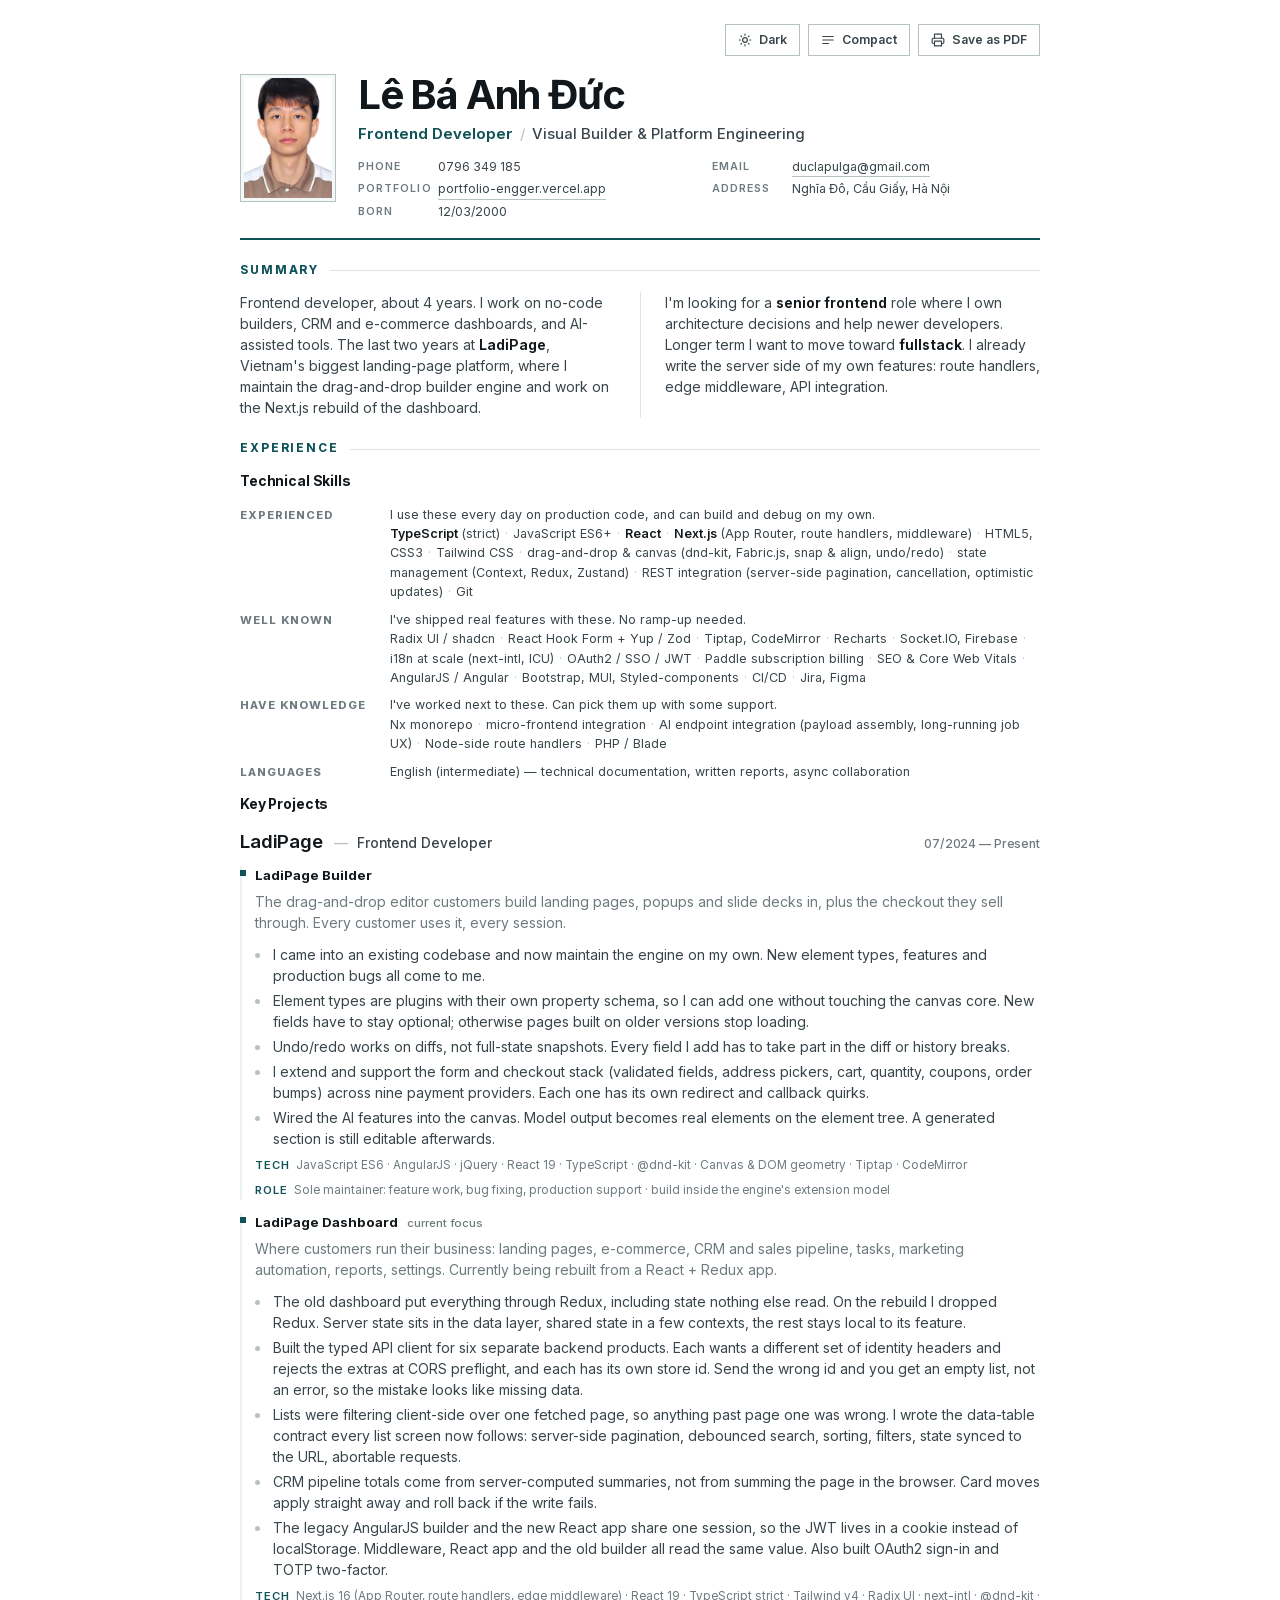
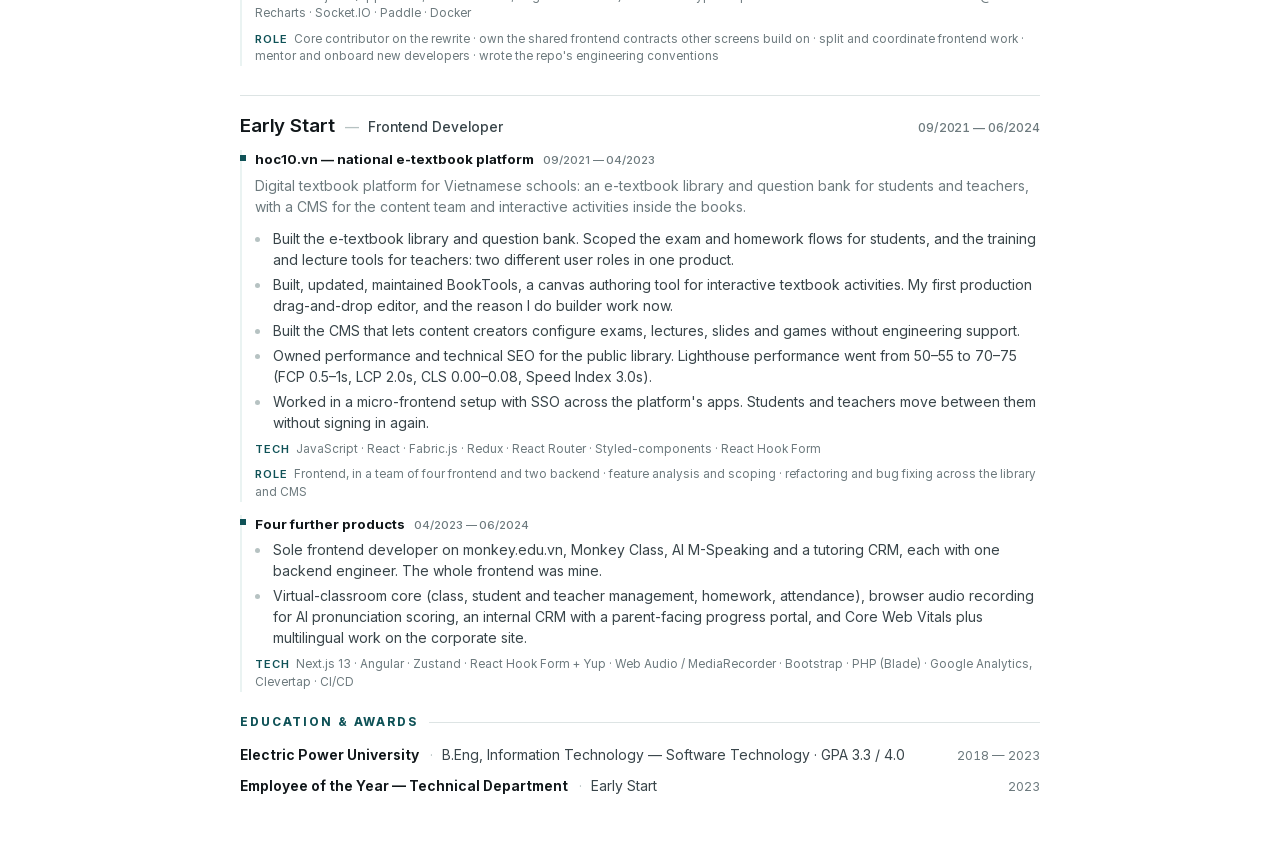
==== index.html @ a970482f "update CV" ====
<!doctype html>
<html lang="en">

<head>
  <meta charset="utf-8">
  <meta name="viewport" content="width=device-width, initial-scale=1">

  <title>Le Ba Anh Duc — Frontend Developer</title>
  <meta name="description"
    content="Frontend developer with about 4 years building no-code builders, CRM and e-commerce dashboards, and AI-assisted tooling. Currently at LadiPage.">
  <meta name="author" content="Le Ba Anh Duc">

  <meta property="og:type" content="profile">
  <meta property="og:title" content="Le Ba Anh Duc — Frontend Developer">
  <meta property="og:description"
    content="Visual builder & platform engineering. React 19, Next.js 16, TypeScript, canvas editors, AI product features.">
  <meta name="twitter:card" content="summary">

  <link rel="icon"
    href="data:image/svg+xml,<svg xmlns='http://www.w3.org/2000/svg' viewBox='0 0 32 32'><rect width='32' height='32' fill='%230f5257'/><text x='16' y='23' font-family='Helvetica,Arial,sans-serif' font-size='18' font-weight='700' fill='%23ffffff' text-anchor='middle'>D</text></svg>">
  <link rel="stylesheet" href="assets/styles.css">

  <script>
    (function () {
      try {
        var saved = localStorage.getItem("cv-theme");
        if (saved === "light" || saved === "dark") {
          document.documentElement.setAttribute("data-theme", saved);
        }
      } catch (e) { /* private mode — fall back to system preference */ }
    })();
  </script>
</head>

<body>

  <div class="toolbar">
    <button class="tool" id="theme-toggle" type="button" aria-label="Switch colour theme">
      <svg viewBox="0 0 24 24" fill="none" stroke="currentColor" stroke-width="2" stroke-linecap="round"
        aria-hidden="true">
        <circle cx="12" cy="12" r="4"></circle>
        <path d="M12 2v2M12 20v2M4.9 4.9l1.4 1.4M17.7 17.7l1.4 1.4M2 12h2M20 12h2M4.9 19.1l1.4-1.4M17.7 6.3l1.4-1.4">
        </path>
      </svg>
      <span id="theme-label">Theme</span>
    </button>

    <button class="tool" id="view-toggle" type="button"
      title="Compact is what the PDF contains; Full is the deep-dive web version">
      <svg viewBox="0 0 24 24" fill="none" stroke="currentColor" stroke-width="2" stroke-linecap="round"
        stroke-linejoin="round" aria-hidden="true">
        <path d="M3 6h18M3 12h18M3 18h10"></path>
      </svg>
      <span id="view-label">Compact</span>
    </button>

    <button class="tool" id="print-btn" type="button">
      <svg viewBox="0 0 24 24" fill="none" stroke="currentColor" stroke-width="2" stroke-linecap="round"
        stroke-linejoin="round" aria-hidden="true">
        <path d="M6 9V2h12v7"></path>
        <path d="M6 18H4a2 2 0 0 1-2-2v-5a2 2 0 0 1 2-2h16a2 2 0 0 1 2 2v5a2 2 0 0 1-2 2h-2"></path>
        <path d="M6 14h12v8H6z"></path>
      </svg>
      Save as PDF
    </button>
  </div>

  <main class="sheet">

    <!-- Portrait is cropped to 3:4 by .portrait (object-fit: cover) -->
    <header class="masthead">
      <img class="portrait" src="assets/avatar.jpeg" alt="Portrait of Le Ba Anh Duc" width="96" height="128">

      <div class="identity">
        <h1 class="name">Lê Bá Anh Đức</h1>
        <p class="role">Frontend Developer<span class="qualifier">Visual Builder &amp; Platform Engineering</span></p>

        <div class="contact">
          <span><span class="k">Phone</span><span class="v">0796 349 185</span></span>
          <span><span class="k">Email</span><span class="v"><a
                href="mailto:duclapulga@gmail.com">duclapulga@gmail.com</a></span></span>
          <span><span class="k">Portfolio</span><span class="v"><a
                href="https://portfolio-engger.vercel.app/">portfolio-engger.vercel.app</a></span></span>
          <span><span class="k">Address</span><span class="v">Nghĩa Đô, Cầu Giấy, Hà Nội</span></span>
          <span><span class="k">Born</span><span class="v">12/03/2000</span></span>
        </div>
      </div>
    </header>

    <section>
      <div class="section-head">
        <h2>Summary</h2>
      </div>
      <div class="summary">
        <p>
          Frontend developer, about 4 years. I work on no-code builders, CRM and e-commerce dashboards, and
          AI-assisted tools. The last two years at <strong>LadiPage</strong>, Vietnam's biggest landing-page platform,
          where I maintain the drag-and-drop builder engine and work on the Next.js rebuild of the dashboard.
        </p>
        <p>
          I'm looking for a <strong>senior frontend</strong> role where I own architecture decisions and help newer
          developers. Longer term I want to move toward <strong>fullstack</strong>. I already write the server side of
          my
          own features: route handlers, edge middleware, API integration.
        </p>
      </div>
    </section>

    <section>
      <div class="section-head">
        <h2>Experience</h2>
      </div>

      <h3 class="sub-head">Technical Skills</h3>

      <!-- Three honesty tiers. Calibration is itself a signal: an
           interviewer trusts the top tier more when a bottom tier exists. -->
      <dl class="skills">
        <dt>Experienced</dt>
        <dd>I use these every day on production code, and can build and debug on my own.<br>
          <b>TypeScript</b> (strict) <span class="dot">·</span> JavaScript ES6+ <span class="dot">·</span>
          <b>React</b> <span class="dot">·</span> <b>Next.js</b> (App Router, route handlers, middleware) <span
            class="dot">·</span> HTML5, CSS3 <span class="dot">·</span> Tailwind CSS <span class="dot">·</span>
          drag-and-drop &amp; canvas (dnd-kit, Fabric.js, snap &amp; align, undo/redo) <span class="dot">·</span>
          state management (Context, Redux, Zustand) <span class="dot">·</span> REST integration
          (server-side pagination, cancellation, optimistic updates) <span class="dot">·</span> Git
        </dd>

        <dt>Well known</dt>
        <dd>I've shipped real features with these. No ramp-up needed.<br>
          Radix UI / shadcn <span class="dot">·</span> React Hook Form + Yup / Zod <span class="dot">·</span> Tiptap,
          CodeMirror <span class="dot">·</span> Recharts <span class="dot">·</span> Socket.IO, Firebase <span
            class="dot">·</span> i18n at scale (next-intl, ICU) <span class="dot">·</span> OAuth2 / SSO / JWT <span
            class="dot">·</span> Paddle subscription billing <span class="dot">·</span> SEO &amp; Core Web Vitals <span
            class="dot">·</span> AngularJS / Angular <span class="dot">·</span> Bootstrap, MUI, Styled-components <span
            class="dot">·</span> CI/CD <span class="dot">·</span> Jira, Figma</dd>

        <dt>Have knowledge</dt>
        <dd>I've worked next to these. Can pick them up with some support.<br>
          Nx monorepo <span class="dot">·</span> micro-frontend integration <span class="dot">·</span> AI endpoint
          integration (payload assembly, long-running job UX) <span class="dot">·</span> Node-side route handlers <span
            class="dot">·</span> PHP / Blade</dd>

        <dt>Languages</dt>
        <dd>English (intermediate) — technical documentation, written
          reports, async collaboration</dd>
      </dl>

      <h3 class="sub-head">Key Projects</h3>

      <article class="job">
        <div class="job-head">
          <h3>LadiPage</h3>
          <span class="title">Frontend Developer</span>
          <span class="dates">07/2024 — Present</span>
        </div>

        <div class="track">

          <div class="stream">
            <div class="stream-label">LadiPage Builder</div>
            <p class="stream-intro">The drag-and-drop editor customers build landing pages, popups and slide decks in,
              plus the checkout they sell through. Every customer uses it, every session.</p>
            <ul class="bullets">
              <li>I came into an existing codebase and now maintain the engine on my own. New element types,
                features and production bugs all come to me.</li>
              <li>Element types are plugins with their own property schema, so I can add one without touching the
                canvas core. New fields have to stay optional; otherwise pages built on older versions stop
                loading.</li>
              <li>Undo/redo works on diffs, not full-state snapshots. Every field I add has to take part in the
                diff or history breaks.</li>
              <li>I extend and support the form and checkout stack (validated fields, address pickers, cart, quantity,
                coupons, order bumps) across nine payment providers. Each one has its own redirect and callback
                quirks.</li>
              <li class="deep">Wired the AI features into the canvas. Model output becomes real elements on the
                element tree. A generated section is
                still editable afterwards.</li>
            </ul>
            <p class="stack"><span class="k">Tech</span> JavaScript ES6 · AngularJS · jQuery · React 19 · TypeScript ·
              @dnd-kit · Canvas &amp; DOM geometry · Tiptap · CodeMirror</p>
            <p class="stack"><span class="k">Role</span> Sole maintainer: feature work, bug fixing, production support ·
              build inside the
              engine's extension model</p>
          </div>

          <div class="stream">
            <div class="stream-label">LadiPage Dashboard <span class="meta">current focus</span></div>
            <p class="stream-intro">Where customers run their business: landing pages, e-commerce, CRM and sales
              pipeline, tasks,
              marketing automation, reports, settings. Currently being rebuilt from a React + Redux app.</p>
            <ul class="bullets">
              <li>The old dashboard put everything through Redux, including state nothing else read. On the rebuild I
                dropped Redux. Server state sits in the data layer, shared state in a few contexts, the rest
                stays
                local to its feature.
              </li>
              <li>Built the typed API client for six separate backend products. Each wants a different set of
                identity headers and rejects the extras at CORS preflight, and each has its own store id. Send the wrong
                id and you get an empty list, not an error, so the mistake looks like missing data.</li>
              <li>Lists were filtering client-side over one fetched page, so anything past page one was wrong. I wrote
                the data-table contract every list screen now follows: server-side pagination, debounced search,
                sorting, filters, state synced to the URL, abortable requests.</li>
              <li>CRM pipeline totals come from server-computed summaries, not from summing the page in the
                browser. Card moves apply straight away and roll back if the write fails.
              </li>
              <li class="deep">The legacy AngularJS builder and the new React app share one session, so the JWT lives
                in a cookie instead of localStorage. Middleware, React app and the old builder all read the same value.
                Also built OAuth2 sign-in and TOTP two-factor.
              </li>
            </ul>
            <p class="stack"><span class="k">Tech</span> Next.js 16 (App Router, route handlers, edge middleware) ·
              React 19 · TypeScript strict · Tailwind v4 · Radix UI · next-intl · @dnd-kit · Recharts · Socket.IO ·
              Paddle · Docker</p>
            <p class="stack"><span class="k">Role</span> Core contributor on the rewrite · own the shared frontend
              contracts other screens
              build on · split and coordinate frontend work · mentor and onboard new developers · wrote the repo's
              engineering conventions</p>
          </div>

        </div>
      </article>

      <article class="job">
        <div class="job-head">
          <h3>Early Start</h3>
          <span class="title">Frontend Developer</span>
          <span class="dates">09/2021 — 06/2024</span>
        </div>

        <div class="track">

          <div class="stream">
            <div class="stream-label">hoc10.vn — national e-textbook platform <span class="meta">09/2021 —
                04/2023</span></div>
            <p class="stream-intro">Digital textbook platform for Vietnamese schools: an e-textbook library and question
              bank for students and teachers, with a CMS for the content team and interactive activities inside the
              books.</p>
            <ul class="bullets">
              <li>Built the e-textbook library and question bank. Scoped the exam and homework flows for students, and
                the training and lecture tools for teachers: two different user roles in one product.</li>
              <li>Built, updated, maintained BookTools, a canvas authoring tool for interactive textbook activities. My
                first
                production drag-and-drop editor, and the reason I do builder work now.</li>
              <li class="deep">Built the CMS that lets content creators configure exams, lectures, slides and games
                without
                engineering support.</li>
              <li>Owned performance and technical SEO for the public library. Lighthouse performance went from 50–55
                to 70–75 (FCP 0.5–1s, LCP 2.0s, CLS 0.00–0.08, Speed Index 3.0s).</li>
              <li class="deep">Worked in a micro-frontend setup with SSO across the platform's apps. Students and
                teachers move between them without signing in again.</li>
            </ul>
            <p class="stack"><span class="k">Tech</span> JavaScript · React · Fabric.js · Redux · React Router ·
              Styled-components · React Hook Form</p>
            <p class="stack"><span class="k">Role</span> Frontend, in a team of four frontend and two backend · feature
              analysis and scoping ·
              refactoring and bug fixing across the library and CMS</p>
          </div>

          <div class="stream">
            <div class="stream-label">Four further products <span class="meta">04/2023 — 06/2024</span></div>
            <ul class="bullets">
              <li>Sole frontend developer on monkey.edu.vn, Monkey Class, AI M-Speaking and a tutoring CRM, each
                with one backend engineer. The whole frontend was mine.</li>
              <li>Virtual-classroom core (class, student and teacher management, homework, attendance), browser audio
                recording for AI pronunciation scoring, an internal CRM with a parent-facing progress portal, and Core
                Web Vitals plus multilingual work on the corporate site.</li>
            </ul>
            <p class="stack"><span class="k">Tech</span> Next.js 13 · Angular · Zustand · React Hook Form + Yup ·
              Web Audio / MediaRecorder · Bootstrap · PHP (Blade) · Google Analytics, Clevertap · CI/CD</p>
          </div>

        </div>
      </article>
    </section>

    <section>
      <div class="section-head">
        <h2>Education &amp; Awards</h2>
      </div>
      <div class="rows">
        <div class="row">
          <span class="primary">Electric Power University</span>
          <span class="secondary">B.Eng, Information Technology — Software Technology · GPA 3.3 / 4.0</span>
          <span class="dates">2018 — 2023</span>
        </div>
        <div class="row">
          <span class="primary">Employee of the Year — Technical Department</span>
          <span class="secondary">Early Start</span>
          <span class="dates">2023</span>
        </div>
      </div>
    </section>

  </main>

  <script>
    (function () {
      var root = document.documentElement;
      var toggle = document.getElementById("theme-toggle");
      var label = document.getElementById("theme-label");
      var darkQuery = window.matchMedia("(prefers-color-scheme: dark)");

      function isDark() {
        var explicit = root.getAttribute("data-theme");
        return explicit ? explicit === "dark" : darkQuery.matches;
      }

      function render() {
        label.textContent = isDark() ? "Light" : "Dark";
      }

      toggle.addEventListener("click", function () {
        var next = isDark() ? "light" : "dark";
        root.setAttribute("data-theme", next);
        try { localStorage.setItem("cv-theme", next); } catch (e) { /* private mode */ }
        render();
      });

      // Keep the label honest while the page follows the system setting.
      darkQuery.addEventListener("change", function () {
        if (!root.getAttribute("data-theme")) render();
      });

      // Two densities from one document. The PDF people receive is the
      // compact one; the web page defaults to full because that is the
      // link worth sharing. `full` is stored explicitly so print can
      // tell "never chose" from "deliberately chose full".
      var viewBtn = document.getElementById("view-toggle");
      var viewLabel = document.getElementById("view-label");

      function currentView() {
        return root.getAttribute("data-view") === "compact" ? "compact" : "full";
      }

      function renderView() {
        // The button offers the mode you are NOT in.
        viewLabel.textContent = currentView() === "compact" ? "Full" : "Compact";
      }

      // Density is deliberately NOT persisted: whoever opens the shared link
      // should always land on the full deep-dive version. Compact is a preview
      // of what the PDF contains, for this visit only.
      viewBtn.addEventListener("click", function () {
        var next = currentView() === "compact" ? "full" : "compact";
        root.setAttribute("data-view", next);
        renderView();
      });

      renderView();

      document.getElementById("print-btn").addEventListener("click", function () {
        window.print();
      });

      render();
    })();
  </script>

</body>

</html>
---- assets/styles.css ----
@font-face {
  font-family: 'Inter';
  font-style: normal;
  font-weight: 100 900;
  font-display: swap;
  src: url('fonts/inter-vietnamese.woff2') format('woff2');
  unicode-range: U+0102-0103, U+0110-0111, U+0128-0129, U+0168-0169, U+01A0-01A1, U+01AF-01B0, U+0300-0301, U+0303-0304, U+0308-0309, U+0323, U+0329, U+1EA0-1EF9, U+20AB;
}

@font-face {
  font-family: 'Inter';
  font-style: normal;
  font-weight: 100 900;
  font-display: swap;
  src: url('fonts/inter-latin-ext.woff2') format('woff2');
  unicode-range: U+0100-02BA, U+02BD-02C5, U+02C7-02CC, U+02CE-02D7, U+02DD-02FF, U+0304, U+0308, U+0329, U+1D00-1DBF, U+1E00-1E9F, U+1EF2-1EFF, U+2020, U+20A0-20AB, U+20AD-20C0, U+2113, U+2C60-2C7F, U+A720-A7FF;
}

@font-face {
  font-family: 'Inter';
  font-style: normal;
  font-weight: 100 900;
  font-display: swap;
  src: url('fonts/inter-latin.woff2') format('woff2');
  unicode-range: U+0000-00FF, U+0131, U+0152-0153, U+02BB-02BC, U+02C6, U+02DA, U+02DC, U+0304, U+0308, U+0329, U+2000-206F, U+20AC, U+2122, U+2191, U+2193, U+2212, U+2215, U+FEFF, U+FFFD;
}

:root {
  --paper: #ffffff;
  --paper-sunk: #f5f8f8;
  --ink: #11171a;
  --ink-soft: #39454a;
  --muted: #6d7a7e;
  --rule: #dde4e4;
  --rule-strong: #b6c2c2;
  --accent: #0f5257;
  --accent-tint: #eaf3f2;

  --font-display: 'Inter', ui-sans-serif, -apple-system, BlinkMacSystemFont, 'Segoe UI', Roboto, 'Helvetica Neue', Arial, sans-serif;
  --font-body: 'Inter', ui-sans-serif, -apple-system, BlinkMacSystemFont, 'Segoe UI', Roboto, 'Helvetica Neue', Arial, sans-serif;
  /* One typeface for the whole document. Hierarchy comes from size,
     weight, letter-spacing and colour — not from a second family. */
  --font-mono: 'Inter', ui-sans-serif, -apple-system, BlinkMacSystemFont, 'Segoe UI', Roboto, sans-serif;
}

@media (prefers-color-scheme: dark) {
  :root:not([data-theme="light"]) {
    --paper: #11171a;
    --paper-sunk: #182023;
    --ink: #edf2f2;
    --ink-soft: #c0cbcc;
    --muted: #8b989b;
    --rule: #293336;
    --rule-strong: #3d494c;
    --accent: #74c3ba;
    --accent-tint: #172a2a;
  }
}

:root[data-theme="dark"] {
  --paper: #11171a;
  --paper-sunk: #182023;
  --ink: #edf2f2;
  --ink-soft: #c0cbcc;
  --muted: #8b989b;
  --rule: #293336;
  --rule-strong: #3d494c;
  --accent: #74c3ba;
  --accent-tint: #172a2a;
}

*,
*::before,
*::after {
  box-sizing: border-box;
}

html {
  -webkit-text-size-adjust: 100%;
}

body {
  background: var(--paper);
  color: var(--ink);
  font-family: var(--font-body);
  font-size: 10.5pt;
  line-height: 1.5;
  margin: 0;
  padding: 24px 20px 64px;
  -webkit-font-smoothing: antialiased;
  text-rendering: optimizeLegibility;
}

:focus-visible {
  outline: 2px solid var(--accent);
  outline-offset: 2px;
}

.sheet {
  max-width: 800px;
  margin: 0 auto;
  display: flex;
  flex-direction: column;
  gap: 22px;
}

/* ============================================================
   TOOLBAR — screen only
   ============================================================ */
.toolbar {
  max-width: 800px;
  margin: 0 auto 18px;
  display: flex;
  justify-content: flex-end;
  gap: 8px;
}

.tool {
  display: inline-flex;
  align-items: center;
  gap: 7px;
  font: inherit;
  font-size: 9.2pt;
  font-weight: 600;
  color: var(--ink-soft);
  background: var(--paper);
  border: 1px solid var(--rule-strong);
  padding: 6px 12px;
  cursor: pointer;
  transition: color 120ms ease, border-color 120ms ease, background 120ms ease;
}

.tool:hover {
  color: var(--accent);
  border-color: var(--accent);
  background: var(--accent-tint);
}

.tool svg {
  width: 14px;
  height: 14px;
  flex: none;
}

@media (prefers-reduced-motion: reduce) {
  .tool {
    transition: none;
  }
}

/* ============================================================
   MASTHEAD
   ============================================================ */
.masthead {
  display: grid;
  grid-template-columns: 96px 1fr;
  gap: 22px;
  align-items: start;
  padding-bottom: 16px;
  border-bottom: 2.5px solid var(--accent);
}

.portrait {
  width: 96px;
  aspect-ratio: 3 / 4;
  object-fit: cover;
  display: block;
  background: var(--paper-sunk);
  border: 1px solid var(--rule-strong);
  padding: 3px;
}

.identity {
  display: flex;
  flex-direction: column;
  gap: 7px;
  min-width: 0;
}

.name {
  font-family: var(--font-display);
  font-size: 30pt;
  line-height: 1.05;
  font-weight: 700;
  letter-spacing: -0.03em;
  margin: 0;
  text-wrap: balance;
}

.role {
  margin: 0;
  font-size: 11.2pt;
  font-weight: 650;
  color: var(--accent);
}

.role .qualifier {
  color: var(--ink-soft);
  font-weight: 500;
}

.role .qualifier::before {
  content: "/";
  color: var(--rule-strong);
  padding: 0 7px;
  font-weight: 400;
}

.contact {
  display: grid;
  grid-template-columns: repeat(2, minmax(0, 1fr));
  gap: 3px 26px;
  font-size: 9.3pt;
  color: var(--ink-soft);
  margin-top: 5px;
}

.contact span {
  display: flex;
  gap: 8px;
  min-width: 0;
}

.contact .k {
  font-family: var(--font-mono);
  font-size: 8pt;
  font-weight: 600;
  letter-spacing: 0.1em;
  text-transform: uppercase;
  color: var(--muted);
  flex: none;
  /* Wide enough for PORTFOLIO, the longest label, which overflowed
     58px and collided with its value. */
  width: 72px;
  padding-top: 1px;
}

.contact .v {
  overflow-wrap: anywhere;
}

.contact a {
  color: var(--ink-soft);
  text-decoration: none;
  border-bottom: 1px solid var(--rule-strong);
}

.contact a:hover {
  color: var(--accent);
  border-color: var(--accent);
}

/* ============================================================
   SECTIONS
   ============================================================ */
section {
  display: flex;
  flex-direction: column;
  gap: 13px;
}

.section-head {
  display: flex;
  align-items: center;
  gap: 11px;
  break-after: avoid;
}

.section-head h2 {
  font-family: var(--font-body);
  font-size: 8.8pt;
  font-weight: 750;
  letter-spacing: 0.16em;
  text-transform: uppercase;
  color: var(--accent);
  margin: 0;
  white-space: nowrap;
}

/* Two heading levels below <h2>: .sub-head names a numbered part of a
   section (2.1, 2.2), .sub-label names a block inside one. Both stay
   quieter than the accent-coloured section rule above them. */
.sub-head {
  font-family: var(--font-body);
  font-size: 10.4pt;
  font-weight: 700;
  letter-spacing: -0.01em;
  color: var(--ink);
  margin: 0;
  break-after: avoid;
}

.sub-label {
  font-family: var(--font-mono);
  font-size: 8.2pt;
  font-weight: 650;
  letter-spacing: 0.11em;
  text-transform: uppercase;
  color: var(--muted);
  margin: 0;
  padding-bottom: 5px;
  border-bottom: 1px solid var(--rule);
  break-after: avoid;
}

/* One-line items, so two columns read fine and save a page.
   Needs ul.bullets.responsibilities to outrank ul.bullets, which
   sets display:flex and would otherwise win on specificity. */
ul.bullets.responsibilities {
  display: grid;
  grid-template-columns: repeat(2, minmax(0, 1fr));
  gap: 4px 32px;
  break-inside: auto;
}

.section-head::after {
  content: "";
  flex: 1;
  height: 1px;
  background: var(--rule);
}

.summary {
  display: grid;
  grid-template-columns: repeat(2, minmax(0, 1fr));
  margin: 0;
  color: var(--ink-soft);
  text-wrap: pretty;
  break-inside: avoid;
}

.summary p {
  margin: 0;
}

.summary p:first-child {
  padding-right: 24px;
}

.summary p+p {
  border-left: 1px solid var(--rule);
  padding-left: 24px;
}

.summary strong {
  color: var(--ink);
  font-weight: 650;
}

/* ---------- skills ---------- */
.skills {
  display: grid;
  /* 132px so "HAVE KNOWLEDGE" sits on one line at this tracking. */
  grid-template-columns: 132px 1fr;
  gap: 8px 18px;
  align-items: baseline;
  margin: 0;
}

.skills dt {
  font-size: 8.5pt;
  font-weight: 750;
  letter-spacing: 0.08em;
  text-transform: uppercase;
  color: var(--muted);
  line-height: 1.5;
}

.skills dd {
  margin: 0;
  font-family: var(--font-mono);
  font-size: 9.4pt;
  line-height: 1.55;
  color: var(--ink-soft);
}

.skills dd b {
  color: var(--ink);
  font-weight: 600;
}

.skills dd .dot {
  color: var(--rule-strong);
  padding: 0 1px;
}

/* ============================================================
   EXPERIENCE
   ============================================================ */
.job {
  display: flex;
  flex-direction: column;
  gap: 10px;
}

.job+.job {
  margin-top: 16px;
  padding-top: 16px;
  border-top: 1px solid var(--rule);
}

.job-head {
  display: flex;
  align-items: baseline;
  gap: 11px;
  flex-wrap: wrap;
  break-after: avoid;
}

.job-head h3 {
  font-family: var(--font-display);
  font-size: 14pt;
  font-weight: 600;
  margin: 0;
  letter-spacing: -0.008em;
}

.job-head .title {
  font-size: 10.3pt;
  color: var(--ink-soft);
  font-weight: 500;
}

.job-head .title::before {
  content: "—";
  color: var(--rule-strong);
  padding-right: 9px;
}

.job-head .dates {
  margin-left: auto;
  font-family: var(--font-mono);
  font-size: 9.2pt;
  font-weight: 500;
  color: var(--muted);
  font-variant-numeric: tabular-nums;
  white-space: nowrap;
  letter-spacing: -0.01em;
}

.job-context {
  margin: -3px 0 2px;
  color: var(--muted);
  font-size: 9.7pt;
  font-style: italic;
  max-width: 74ch;
  text-wrap: pretty;
}

.track {
  display: flex;
  flex-direction: column;
  gap: 13px;
}

/* one product / workstream inside a job */
.stream {
  display: flex;
  flex-direction: column;
  gap: 5px;
  padding-left: 13px;
  border-left: 2px solid var(--accent-tint);
  break-inside: avoid;
}

.stream-label {
  display: flex;
  align-items: baseline;
  gap: 9px;
  flex-wrap: wrap;
  font-size: 9.9pt;
  font-weight: 700;
  color: var(--ink);
  margin-left: -13px;
  padding-left: 13px;
  position: relative;
}

.stream-label::before {
  content: "";
  position: absolute;
  left: -2px;
  top: 0.34em;
  width: 6px;
  height: 6px;
  background: var(--accent);
}

.stream-label .meta {
  font-family: var(--font-mono);
  font-size: 8.6pt;
  font-weight: 500;
  color: var(--muted);
  letter-spacing: -0.005em;
}

ul.bullets {
  margin: 0;
  padding-left: 16px;
  display: flex;
  flex-direction: column;
  gap: 4px;
}

ul.bullets li {
  color: var(--ink-soft);
  padding-left: 2px;
  text-wrap: pretty;
}

ul.bullets li::marker {
  color: var(--rule-strong);
}

ul.bullets b {
  color: var(--ink);
  font-weight: 650;
}

/* One line naming what a stream actually is, before the how-bullets. */
.stream-intro {
  margin: 0 0 6px;
  color: var(--muted);
  text-wrap: pretty;
}

/* Identifiers quoted from the codebase — set in the mono face at a size
   that matches surrounding text rather than shrinking below it. */
code {
  font-family: var(--font-mono);
  font-size: 0.95em;
  font-weight: 550;
  color: var(--ink);
  background: var(--paper-sunk);
  border: 1px solid var(--rule);
  padding: 0 3px;
  white-space: nowrap;
}

.stack {
  margin: 3px 0 0;
  font-family: var(--font-mono);
  font-size: 8.8pt;
  line-height: 1.5;
  color: var(--muted);
}

.stack .k {
  color: var(--accent);
  font-weight: 600;
  letter-spacing: 0.09em;
  text-transform: uppercase;
  font-size: 0.95em;
  padding-right: 3px;
}


/* Job-level metadata (process model, tooling). Reuses the .stack
   label-value idiom, but needs more air since it sits under the
   job context rather than tucked beneath a stream's bullets. */
.process {
  margin-top: 7px;
}

.process b {
  color: var(--ink-soft);
  font-weight: 600;
}

/* ============================================================
   TWO DENSITIES, ONE DOCUMENT
   .deep marks the deep-dive detail. The web page shows everything
   (it is the link you share); print drops .deep so the PDF you
   actually send is short. data-view lets you preview the compact
   version on screen, or force the full one into print.
   ============================================================ */
:root[data-view="compact"] .deep {
  display: none;
}

/* Compact spends its space on evidence, not on the skills grid. */
:root[data-view="compact"] .skills {
  gap: 3px 16px;
}

:root[data-view="compact"] .skills dt {
  line-height: 1.35;
}

:root[data-view="compact"] section {
  gap: 9px;
}

/* Empty <ul> left behind when every bullet in it is .deep */
:root[data-view="compact"] ul.bullets:not(:has(li:not(.deep))) {
  display: none;
}

/* ---------- compact rows: awards, education, activities ---------- */
.rows {
  display: flex;
  flex-direction: column;
  gap: 9px;
}

.row {
  display: flex;
  align-items: baseline;
  gap: 11px;
  flex-wrap: wrap;
  break-inside: avoid;
}

.row .primary {
  font-weight: 650;
  color: var(--ink);
}

.row .secondary {
  color: var(--ink-soft);
}

.row .secondary::before {
  content: "·";
  color: var(--rule-strong);
  padding-right: 9px;
}

.row .dates {
  margin-left: auto;
  font-family: var(--font-mono);
  font-size: 9.2pt;
  color: var(--muted);
  font-variant-numeric: tabular-nums;
  white-space: nowrap;
}

.footnote {
  font-size: 9pt;
  color: var(--muted);
  margin: 0;
}

/* ============================================================
   NARROW SCREENS
   ============================================================ */
@media (max-width: 640px) {
  .masthead {
    grid-template-columns: 76px 1fr;
    gap: 16px;
  }

  .portrait {
    width: 76px;
  }

  .name {
    font-size: 22pt;
  }

  .contact {
    grid-template-columns: 1fr;
  }

  .summary {
    grid-template-columns: 1fr;
    gap: 11px 0;
  }

  .summary p:first-child {
    padding-right: 0;
  }

  .summary p+p {
    border-left: none;
    padding-left: 0;
  }

  ul.bullets.responsibilities {
    grid-template-columns: 1fr;
  }

  .skills {
    grid-template-columns: 1fr;
    gap: 3px 0;
  }

  .skills dt {
    margin-top: 9px;
  }

  .job-head .dates,
  .row .dates {
    margin-left: 0;
    width: 100%;
  }
}

/* ============================================================
   PRINT — A4, always the light palette
   ============================================================ */
@page {
  size: A4;
  margin: 11mm 13mm;
}

@media print {

  :root,
  :root[data-theme="dark"],
  :root[data-theme="light"] {
    --paper: #ffffff;
    --paper-sunk: #f5f8f8;
    --ink: #11171a;
    --ink-soft: #39454a;
    --muted: #6d7a7e;
    --rule: #dde4e4;
    --rule-strong: #b6c2c2;
    --accent: #0f5257;
    --accent-tint: #eaf3f2;
  }

  body {
    padding: 0;
    /* 9pt keeps the CV readable in print while reclaiming roughly a page
       of vertical space — cheaper than deleting verified detail. */
    font-size: 9.2pt;
    line-height: 1.42;
    print-color-adjust: exact;
    -webkit-print-color-adjust: exact;
  }

  /* Tighter vertical rhythm for print only; the screen version keeps its air. */
  section {
    gap: 10px;
  }

  ul.bullets {
    gap: 3px;
  }

  .job {
    gap: 7px;
  }

  .toolbar {
    display: none;
  }

  /* The sent-out PDF is the compact one unless "Full" is selected. */
  :root:not([data-view="full"]) .deep {
    display: none;
  }

  :root:not([data-view="full"]) .skills {
    gap: 3px 16px;
  }

  :root:not([data-view="full"]) .skills dt {
    line-height: 1.35;
  }

  :root:not([data-view="full"]) section {
    gap: 8px;
  }

  /* Compact would rather split a bullet list across the fold than push a
     whole stream to the next page and leave the tail of this one empty. */
  :root:not([data-view="full"]) .stream {
    break-inside: auto;
  }

  :root:not([data-view="full"]) .job {
    break-inside: auto;
  }

  :root:not([data-view="full"]) ul.bullets:not(:has(li:not(.deep))) {
    display: none;
  }

  .sheet {
    max-width: none;
    gap: 13px;
  }

  .name {
    font-size: 25pt;
  }

  .contact a {
    border-bottom: none;
  }

  section {
    break-inside: auto;
  }
}
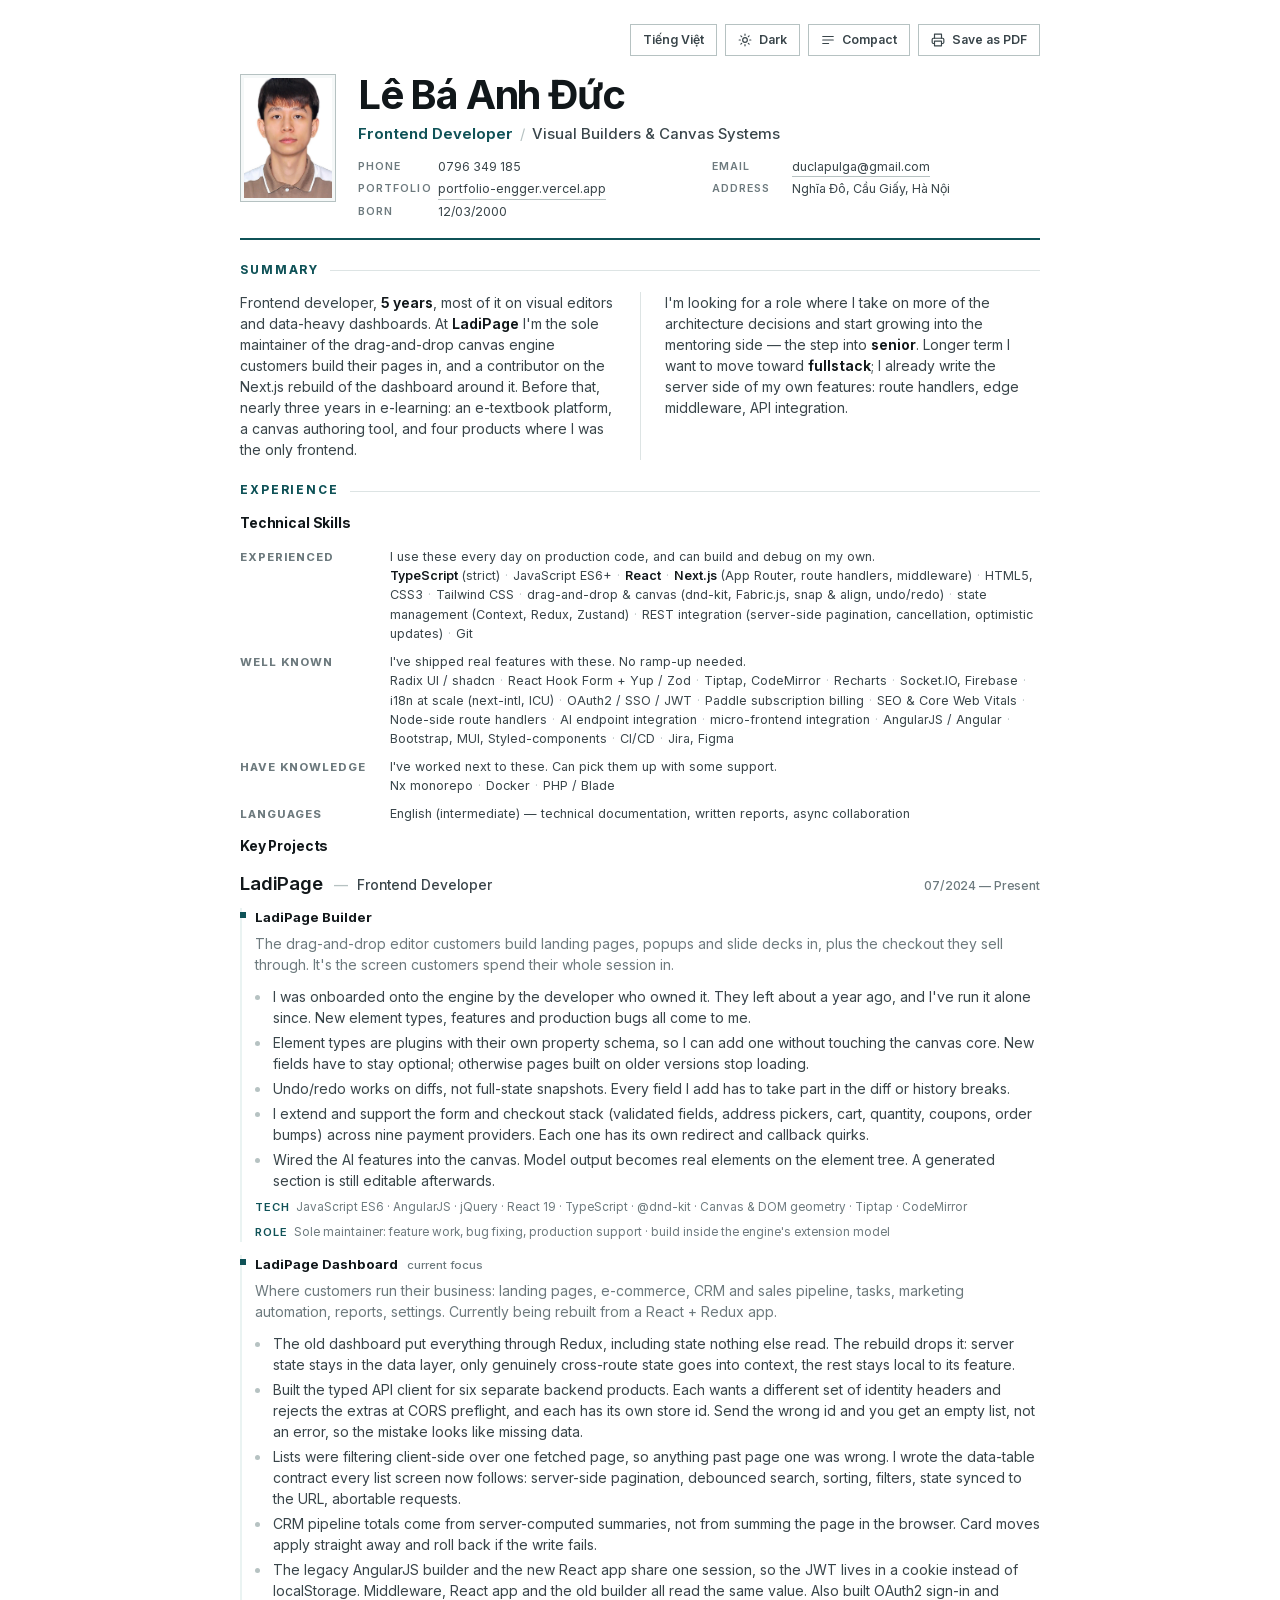
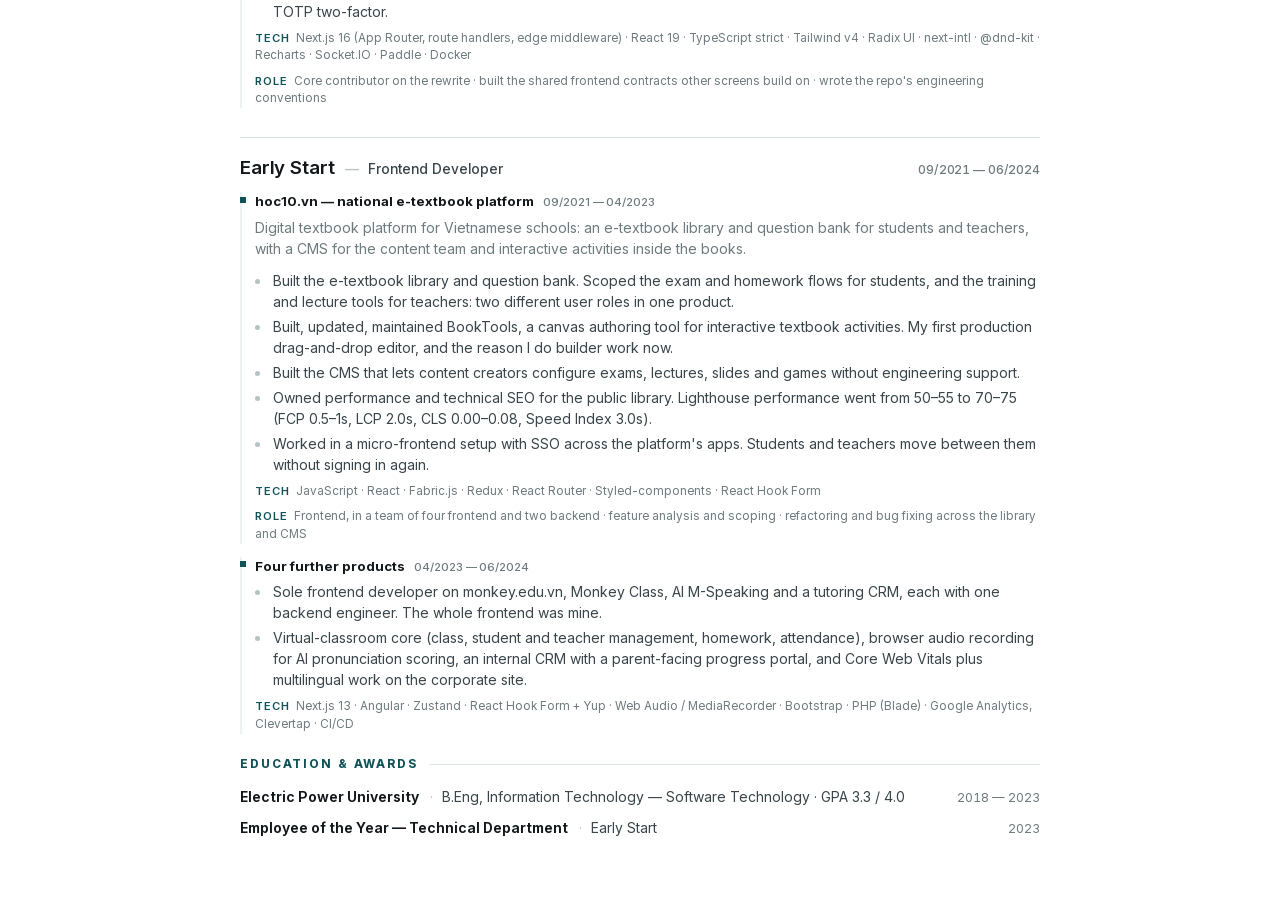
==== commit c40a391e: "update CV" ====
--- a/index.html
+++ b/index.html
@@ -7,7 +7,7 @@
 
   <title>Le Ba Anh Duc — Frontend Developer</title>
   <meta name="description"
-    content="Frontend developer with about 4 years building no-code builders, CRM and e-commerce dashboards, and AI-assisted tooling. Currently at LadiPage.">
+    content="Frontend developer, 5 years on visual editors and data-heavy dashboards. Sole maintainer of LadiPage's drag-and-drop canvas engine.">
   <meta name="author" content="Le Ba Anh Duc">
 
   <meta property="og:type" content="profile">
@@ -35,6 +35,8 @@
 <body>
 
   <div class="toolbar">
+    <a class="tool" href="vi.html" hreflang="vi">Tiếng Việt</a>
+
     <button class="tool" id="theme-toggle" type="button" aria-label="Switch colour theme">
       <svg viewBox="0 0 24 24" fill="none" stroke="currentColor" stroke-width="2" stroke-linecap="round"
         aria-hidden="true">
@@ -73,7 +75,7 @@
 
       <div class="identity">
         <h1 class="name">Lê Bá Anh Đức</h1>
-        <p class="role">Frontend Developer<span class="qualifier">Visual Builder &amp; Platform Engineering</span></p>
+        <p class="role">Frontend Developer<span class="qualifier">Visual Builders &amp; Canvas Systems</span></p>
 
         <div class="contact">
           <span><span class="k">Phone</span><span class="v">0796 349 185</span></span>
@@ -93,15 +95,16 @@
       </div>
       <div class="summary">
         <p>
-          Frontend developer, about 4 years. I work on no-code builders, CRM and e-commerce dashboards, and
-          AI-assisted tools. The last two years at <strong>LadiPage</strong>, Vietnam's biggest landing-page platform,
-          where I maintain the drag-and-drop builder engine and work on the Next.js rebuild of the dashboard.
+          Frontend developer, <strong>5 years</strong>, most of it on visual editors and data-heavy dashboards. At
+          <strong>LadiPage</strong> I'm the sole maintainer of the drag-and-drop canvas engine customers build their
+          pages in, and a contributor on the Next.js rebuild of the dashboard around it. Before that, nearly three years
+          in e-learning: an e-textbook platform, a canvas authoring tool, and four products where I was the only
+          frontend.
         </p>
         <p>
-          I'm looking for a <strong>senior frontend</strong> role where I own architecture decisions and help newer
-          developers. Longer term I want to move toward <strong>fullstack</strong>. I already write the server side of
-          my
-          own features: route handlers, edge middleware, API integration.
+          I'm looking for a role where I take on more of the architecture decisions and start growing into the
+          mentoring side — the step into <strong>senior</strong>. Longer term I want to move toward <strong>fullstack</strong>;
+          I already write the server side of my own features: route handlers, edge middleware, API integration.
         </p>
       </div>
     </section>
@@ -132,14 +135,14 @@
           CodeMirror <span class="dot">·</span> Recharts <span class="dot">·</span> Socket.IO, Firebase <span
             class="dot">·</span> i18n at scale (next-intl, ICU) <span class="dot">·</span> OAuth2 / SSO / JWT <span
             class="dot">·</span> Paddle subscription billing <span class="dot">·</span> SEO &amp; Core Web Vitals <span
-            class="dot">·</span> AngularJS / Angular <span class="dot">·</span> Bootstrap, MUI, Styled-components <span
-            class="dot">·</span> CI/CD <span class="dot">·</span> Jira, Figma</dd>
+            class="dot">·</span> Node-side route handlers <span class="dot">·</span> AI endpoint integration <span
+            class="dot">·</span> micro-frontend integration <span class="dot">·</span> AngularJS / Angular <span
+            class="dot">·</span> Bootstrap, MUI, Styled-components <span class="dot">·</span> CI/CD <span
+            class="dot">·</span> Jira, Figma</dd>
 
         <dt>Have knowledge</dt>
         <dd>I've worked next to these. Can pick them up with some support.<br>
-          Nx monorepo <span class="dot">·</span> micro-frontend integration <span class="dot">·</span> AI endpoint
-          integration (payload assembly, long-running job UX) <span class="dot">·</span> Node-side route handlers <span
-            class="dot">·</span> PHP / Blade</dd>
+          Nx monorepo <span class="dot">·</span> Docker <span class="dot">·</span> PHP / Blade</dd>
 
         <dt>Languages</dt>
         <dd>English (intermediate) — technical documentation, written
@@ -160,10 +163,10 @@
           <div class="stream">
             <div class="stream-label">LadiPage Builder</div>
             <p class="stream-intro">The drag-and-drop editor customers build landing pages, popups and slide decks in,
-              plus the checkout they sell through. Every customer uses it, every session.</p>
+              plus the checkout they sell through. It's the screen customers spend their whole session in.</p>
             <ul class="bullets">
-              <li>I came into an existing codebase and now maintain the engine on my own. New element types,
-                features and production bugs all come to me.</li>
+              <li>I was onboarded onto the engine by the developer who owned it. They left about a year ago, and
+                I've run it alone since. New element types, features and production bugs all come to me.</li>
               <li>Element types are plugins with their own property schema, so I can add one without touching the
                 canvas core. New fields have to stay optional; otherwise pages built on older versions stop
                 loading.</li>
@@ -189,10 +192,9 @@
               pipeline, tasks,
               marketing automation, reports, settings. Currently being rebuilt from a React + Redux app.</p>
             <ul class="bullets">
-              <li>The old dashboard put everything through Redux, including state nothing else read. On the rebuild I
-                dropped Redux. Server state sits in the data layer, shared state in a few contexts, the rest
-                stays
-                local to its feature.
+              <li>The old dashboard put everything through Redux, including state nothing else read. The rebuild
+                drops it: server state stays in the data layer, only genuinely cross-route state goes into context, the
+                rest stays local to its feature.
               </li>
               <li>Built the typed API client for six separate backend products. Each wants a different set of
                 identity headers and rejects the extras at CORS preflight, and each has its own store id. Send the wrong
@@ -211,10 +213,8 @@
             <p class="stack"><span class="k">Tech</span> Next.js 16 (App Router, route handlers, edge middleware) ·
               React 19 · TypeScript strict · Tailwind v4 · Radix UI · next-intl · @dnd-kit · Recharts · Socket.IO ·
               Paddle · Docker</p>
-            <p class="stack"><span class="k">Role</span> Core contributor on the rewrite · own the shared frontend
-              contracts other screens
-              build on · split and coordinate frontend work · mentor and onboard new developers · wrote the repo's
-              engineering conventions</p>
+            <p class="stack"><span class="k">Role</span> Core contributor on the rewrite · built the shared frontend contracts other screens
+              build on · wrote the repo's engineering conventions</p>
           </div>
 
         </div>
--- a/assets/styles.css
+++ b/assets/styles.css
@@ -128,6 +128,12 @@
   padding: 6px 12px;
   cursor: pointer;
   transition: color 120ms ease, border-color 120ms ease, background 120ms ease;
+}
+
+/* The language switch is an <a>, not a <button>; give it the same box. */
+a.tool {
+  text-decoration: none;
+  line-height: 1;
 }
 
 .tool:hover {
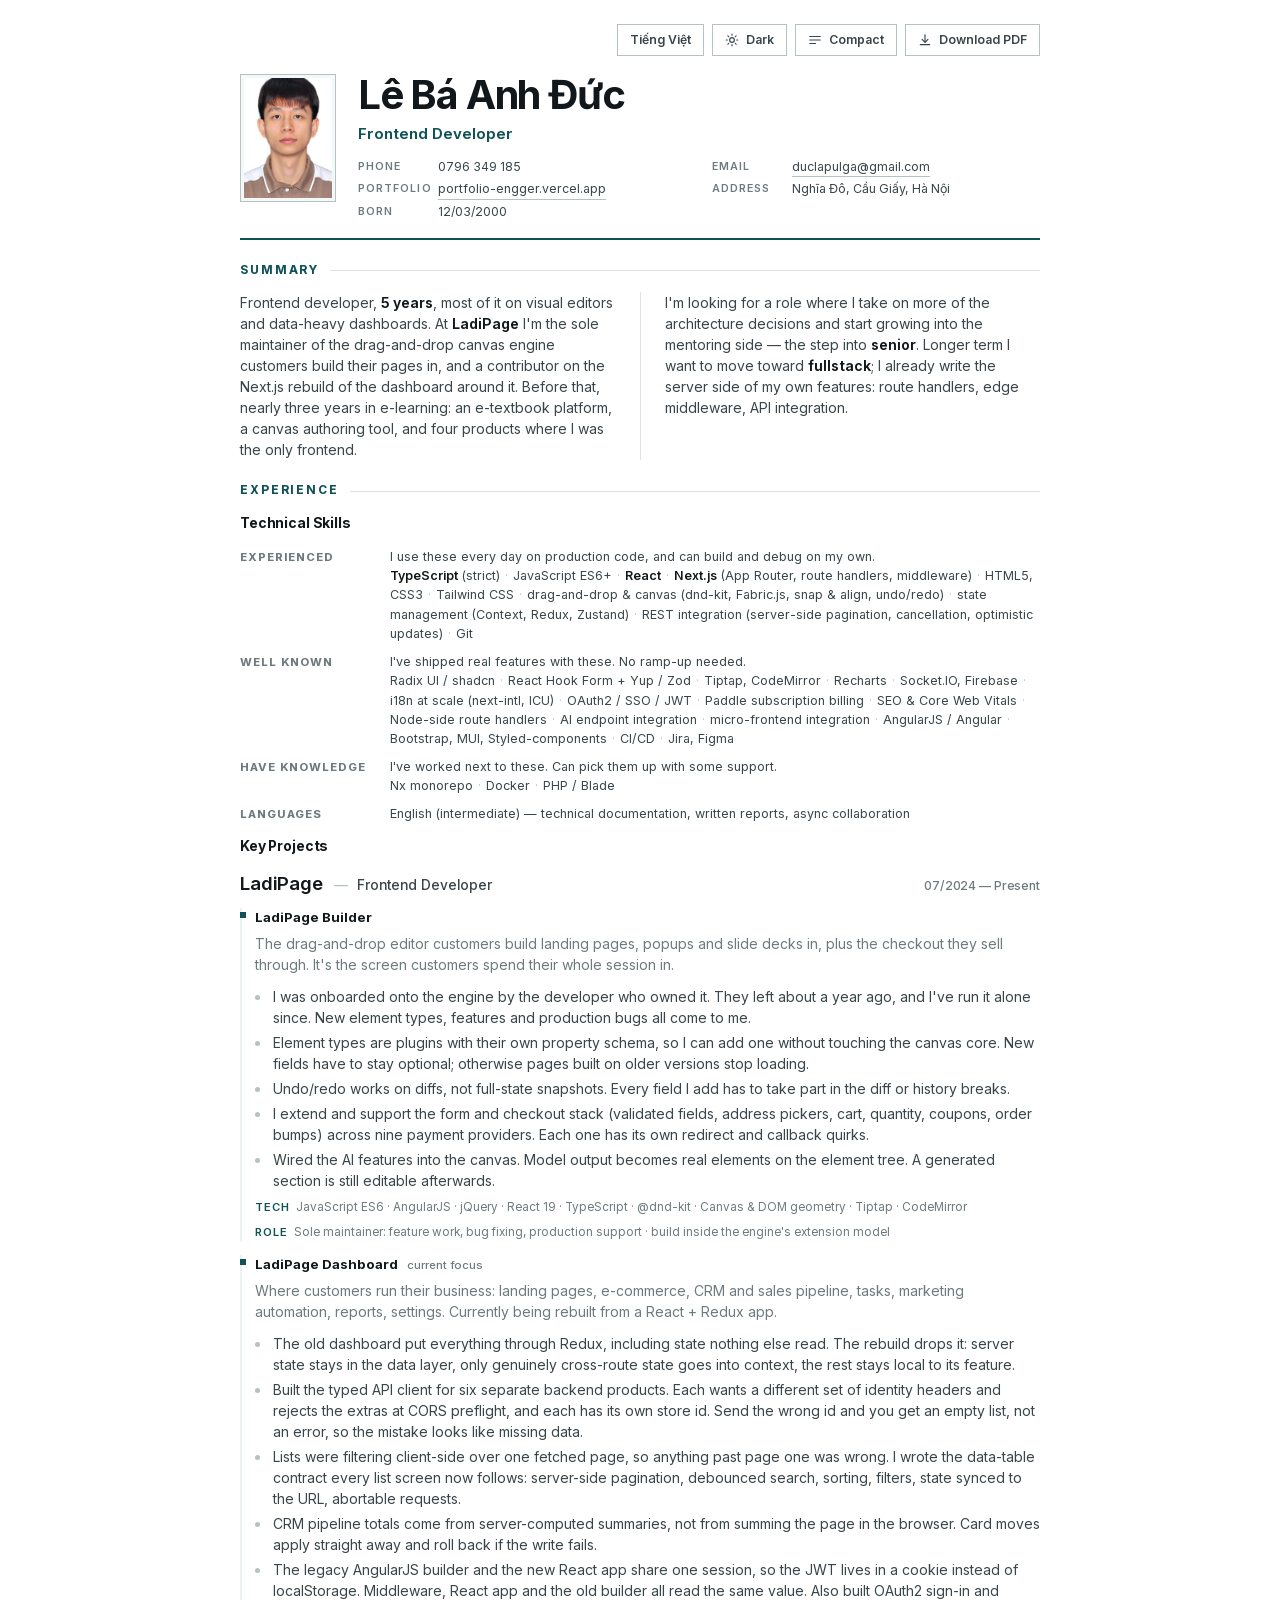
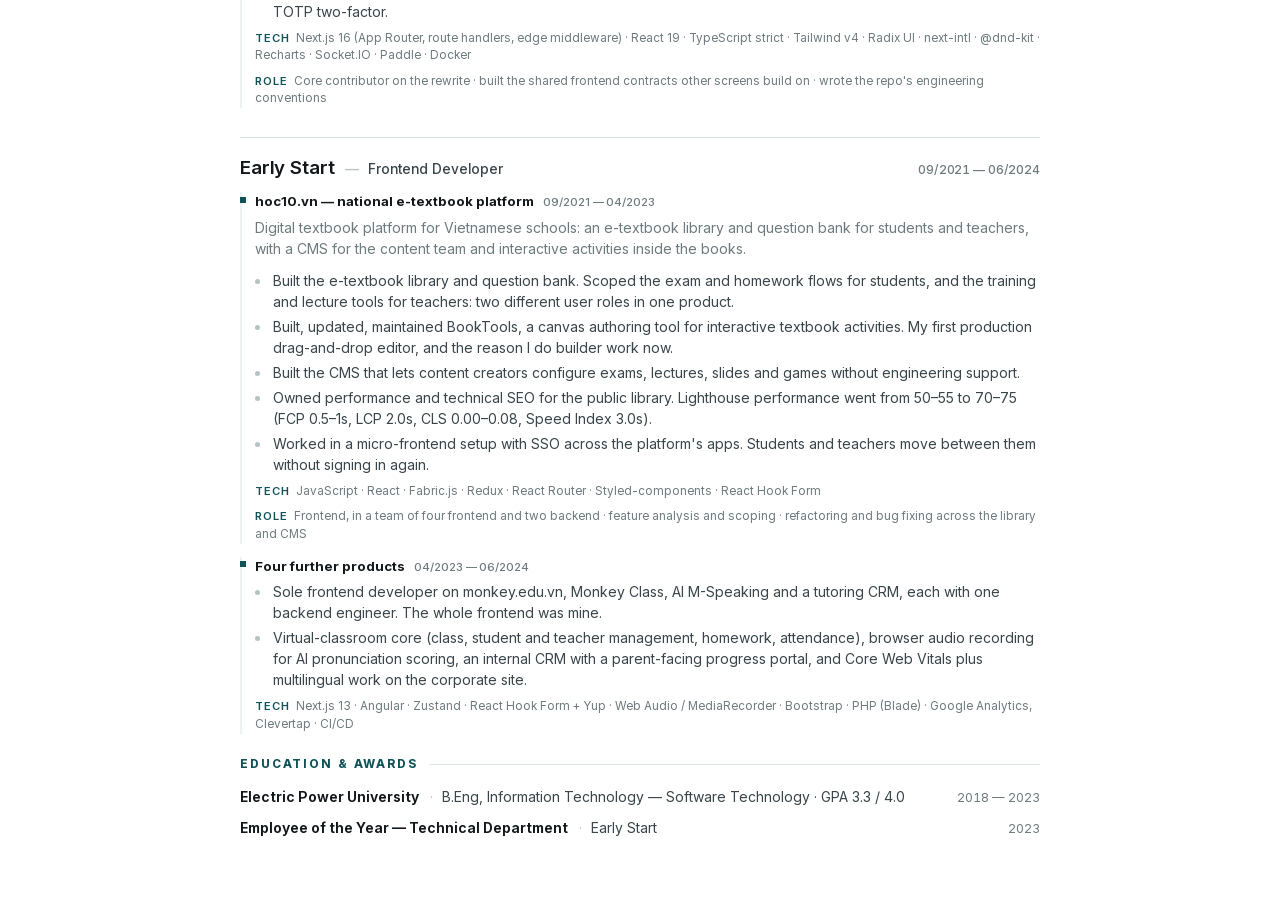
==== commit 56c20a76: "update dowload CV pdf" ====
--- a/index.html
+++ b/index.html
@@ -56,15 +56,15 @@
       <span id="view-label">Compact</span>
     </button>
 
-    <button class="tool" id="print-btn" type="button">
+    <a class="tool" id="download-pdf" href="CV-Le-Ba-Anh-Duc-EN.pdf" download title="Download the 2-page PDF (same as printing the compact view)">
       <svg viewBox="0 0 24 24" fill="none" stroke="currentColor" stroke-width="2" stroke-linecap="round"
         stroke-linejoin="round" aria-hidden="true">
-        <path d="M6 9V2h12v7"></path>
-        <path d="M6 18H4a2 2 0 0 1-2-2v-5a2 2 0 0 1 2-2h16a2 2 0 0 1 2 2v5a2 2 0 0 1-2 2h-2"></path>
-        <path d="M6 14h12v8H6z"></path>
+        <path d="M12 3v12"></path>
+        <path d="M7 11l5 5 5-5"></path>
+        <path d="M4 20h16"></path>
       </svg>
-      Save as PDF
-    </button>
+      Download PDF
+    </a>
   </div>
 
   <main class="sheet">
@@ -75,7 +75,7 @@
 
       <div class="identity">
         <h1 class="name">Lê Bá Anh Đức</h1>
-        <p class="role">Frontend Developer<span class="qualifier">Visual Builders &amp; Canvas Systems</span></p>
+        <p class="role">Frontend Developer</p>
 
         <div class="contact">
           <span><span class="k">Phone</span><span class="v">0796 349 185</span></span>
@@ -103,7 +103,8 @@
         </p>
         <p>
           I'm looking for a role where I take on more of the architecture decisions and start growing into the
-          mentoring side — the step into <strong>senior</strong>. Longer term I want to move toward <strong>fullstack</strong>;
+          mentoring side — the step into <strong>senior</strong>. Longer term I want to move toward
+          <strong>fullstack</strong>;
           I already write the server side of my own features: route handlers, edge middleware, API integration.
         </p>
       </div>
@@ -213,7 +214,8 @@
             <p class="stack"><span class="k">Tech</span> Next.js 16 (App Router, route handlers, edge middleware) ·
               React 19 · TypeScript strict · Tailwind v4 · Radix UI · next-intl · @dnd-kit · Recharts · Socket.IO ·
               Paddle · Docker</p>
-            <p class="stack"><span class="k">Role</span> Core contributor on the rewrite · built the shared frontend contracts other screens
+            <p class="stack"><span class="k">Role</span> Core contributor on the rewrite · built the shared frontend
+              contracts other screens
               build on · wrote the repo's engineering conventions</p>
           </div>
 
@@ -348,9 +350,6 @@
 
       renderView();
 
-      document.getElementById("print-btn").addEventListener("click", function () {
-        window.print();
-      });
 
       render();
     })();
--- a/assets/styles.css
+++ b/assets/styles.css
@@ -719,8 +719,11 @@
     --paper-sunk: #f5f8f8;
     --ink: #11171a;
     --ink-soft: #39454a;
-    --muted: #6d7a7e;
-    --rule: #dde4e4;
+    /* Paper needs more contrast than a screen: #6d7a7e measured only
+       4.43:1 on white, under even WCAG AA, and the TECH / ROLE lines
+       printed faint because of it. #4e5a5e is 7.12:1. */
+    --muted: #4e5a5e;
+    --rule: #ccd6d6;
     --rule-strong: #b6c2c2;
     --accent: #0f5257;
     --accent-tint: #eaf3f2;
@@ -776,6 +779,11 @@
     break-inside: auto;
   }
 
+  /* Small grey text needs a touch more weight in print than on screen. */
+  .stack {
+    font-weight: 450;
+  }
+
   :root:not([data-view="full"]) .job {
     break-inside: auto;
   }
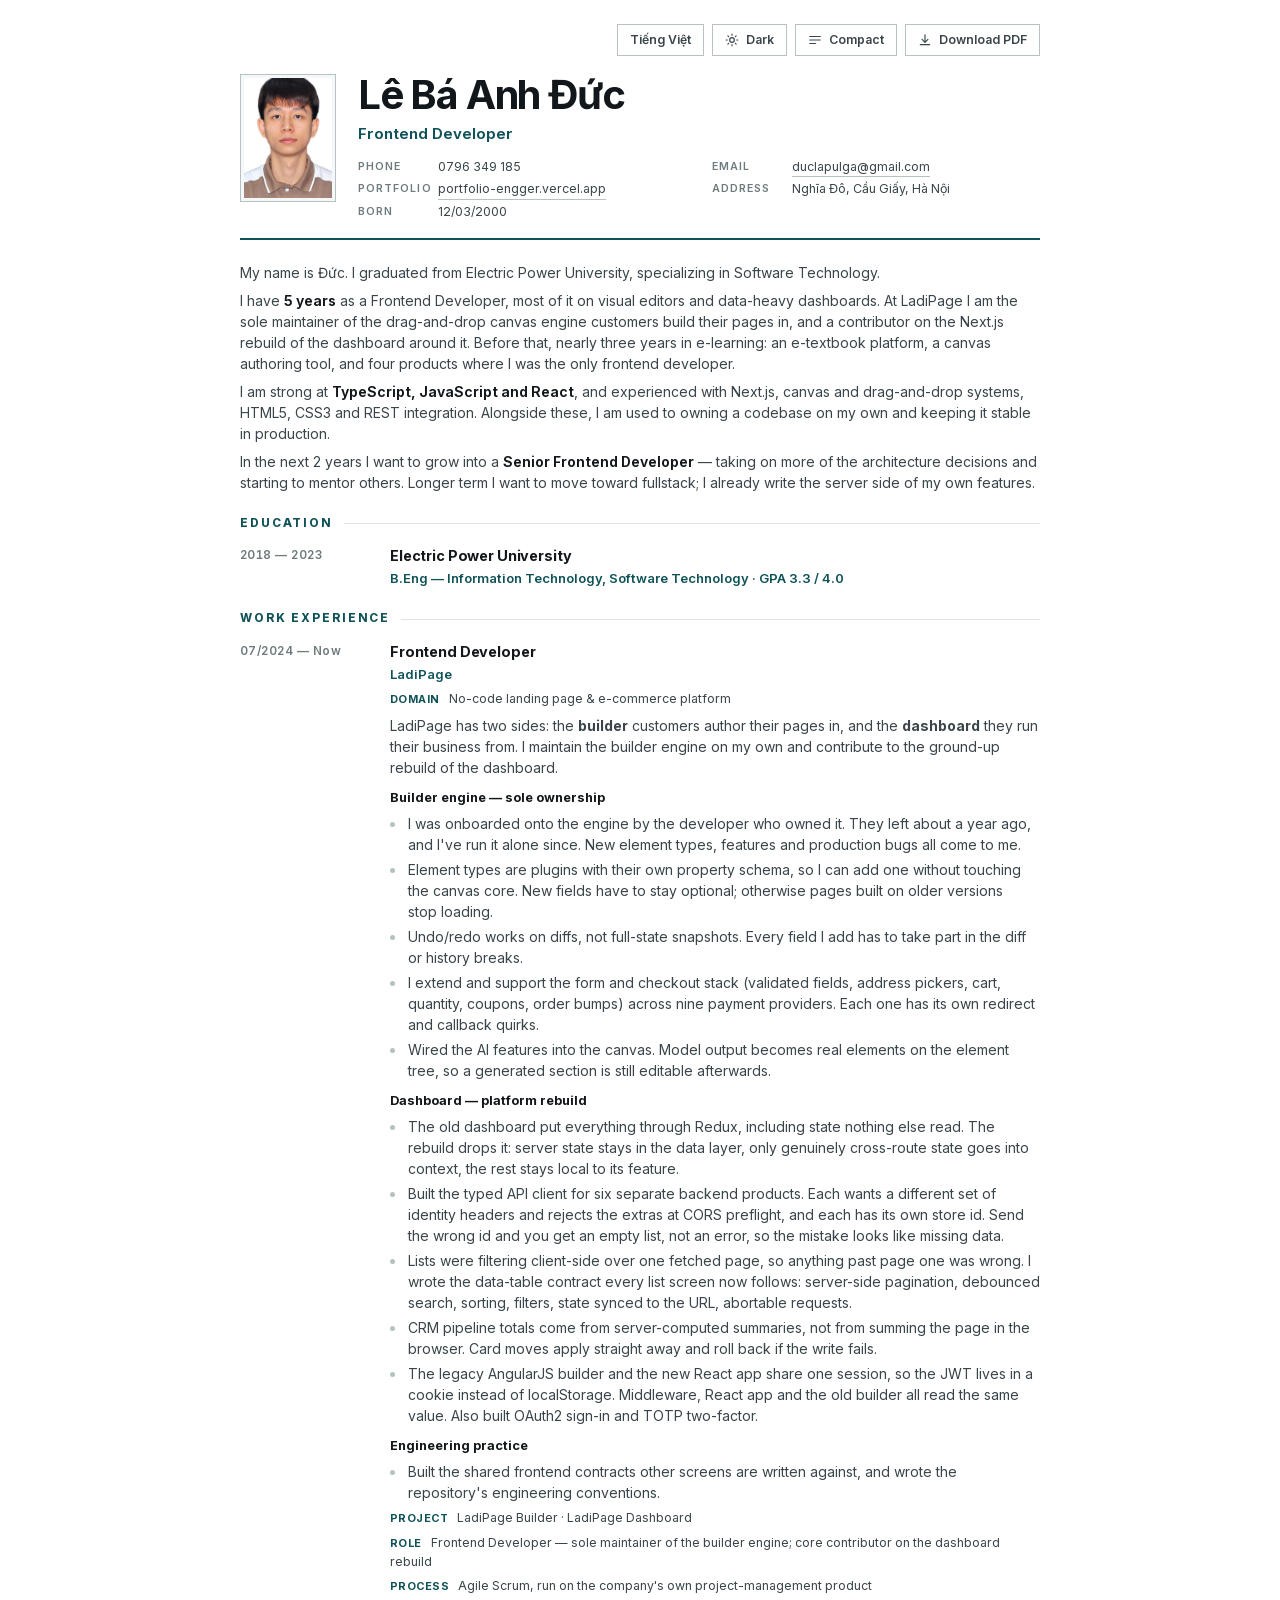
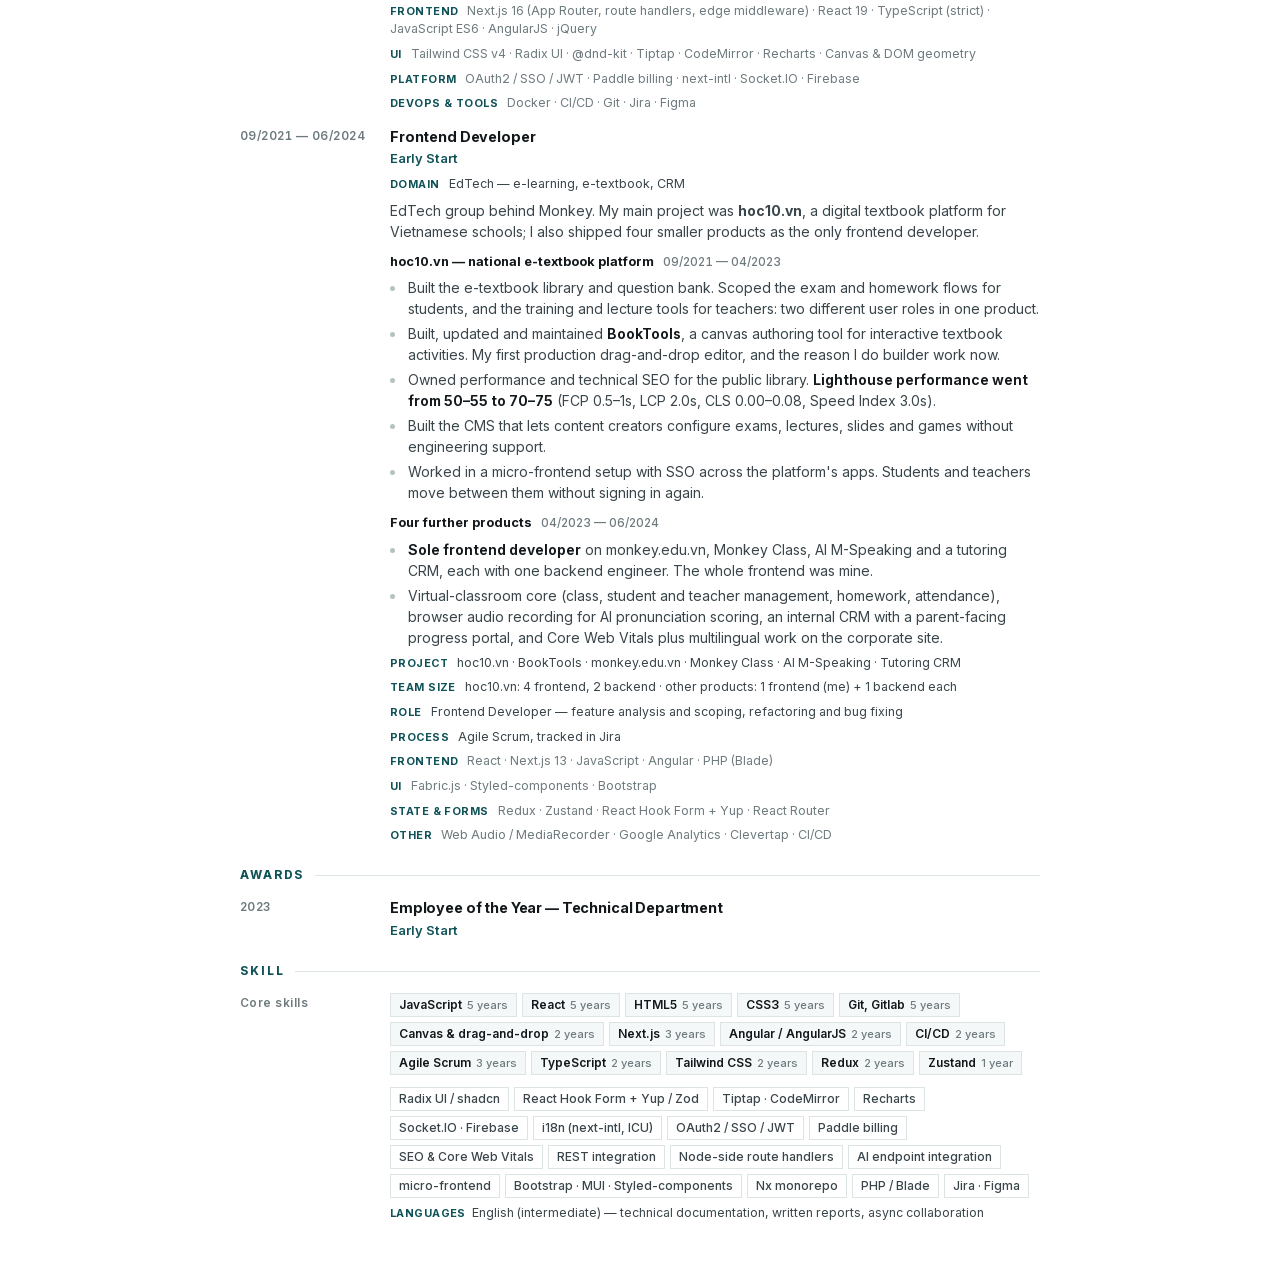
==== commit 4880f06d: "Restructure both CVs into the ITviec reference format Reworked the layout to match the reference CV " ====
--- a/index.html
+++ b/index.html
@@ -56,7 +56,8 @@
       <span id="view-label">Compact</span>
     </button>
 
-    <a class="tool" id="download-pdf" href="CV-Le-Ba-Anh-Duc-EN.pdf" download title="Download the 2-page PDF (same as printing the compact view)">
+    <a class="tool" id="download-pdf" href="CV-Le-Ba-Anh-Duc-EN.pdf" download
+      title="Download the 2-page PDF (same as printing the compact view)">
       <svg viewBox="0 0 24 24" fill="none" stroke="currentColor" stroke-width="2" stroke-linecap="round"
         stroke-linejoin="round" aria-hidden="true">
         <path d="M12 3v12"></path>
@@ -69,7 +70,6 @@
 
   <main class="sheet">
 
-    <!-- Portrait is cropped to 3:4 by .portrait (object-fit: cover) -->
     <header class="masthead">
       <img class="portrait" src="assets/avatar.jpeg" alt="Portrait of Le Ba Anh Duc" width="96" height="128">
 
@@ -89,206 +89,219 @@
       </div>
     </header>
 
+    <!-- Free-form intro, as in the reference format: no section heading,
+         sits directly under the contact block. -->
+    <div class="intro">
+      <p>My name is Đức. I graduated from Electric Power University, specializing in Software Technology.</p>
+      <p>I have <strong>5 years</strong> as a Frontend Developer, most of it on visual editors and data-heavy
+        dashboards. At LadiPage I am the sole maintainer of the drag-and-drop canvas engine customers build their
+        pages in, and a contributor on the Next.js rebuild of the dashboard around it. Before that, nearly three
+        years in e-learning: an e-textbook platform, a canvas authoring tool, and four products where I was the only
+        frontend developer.</p>
+      <p>I am strong at <strong>TypeScript, JavaScript and React</strong>, and experienced with Next.js, canvas and
+        drag-and-drop systems, HTML5, CSS3 and REST integration. Alongside these, I am used to owning a codebase on
+        my own and keeping it stable in production.</p>
+      <p>In the next 2 years I want to grow into a <strong>Senior Frontend Developer</strong> — taking on more of the
+        architecture decisions and starting to mentor others. Longer term I want to move toward fullstack; I already
+        write the server side of my own features.</p>
+    </div>
+
     <section>
       <div class="section-head">
-        <h2>Summary</h2>
-      </div>
-      <div class="summary">
-        <p>
-          Frontend developer, <strong>5 years</strong>, most of it on visual editors and data-heavy dashboards. At
-          <strong>LadiPage</strong> I'm the sole maintainer of the drag-and-drop canvas engine customers build their
-          pages in, and a contributor on the Next.js rebuild of the dashboard around it. Before that, nearly three years
-          in e-learning: an e-textbook platform, a canvas authoring tool, and four products where I was the only
-          frontend.
-        </p>
-        <p>
-          I'm looking for a role where I take on more of the architecture decisions and start growing into the
-          mentoring side — the step into <strong>senior</strong>. Longer term I want to move toward
-          <strong>fullstack</strong>;
-          I already write the server side of my own features: route handlers, edge middleware, API integration.
-        </p>
+        <h2>Education</h2>
+      </div>
+      <div class="entry">
+        <div class="when">2018 — 2023</div>
+        <div class="what">
+          <p class="entry-title">Electric Power University</p>
+          <p class="entry-sub">B.Eng — Information Technology, Software Technology · GPA 3.3 / 4.0</p>
+        </div>
       </div>
     </section>
 
     <section>
       <div class="section-head">
-        <h2>Experience</h2>
-      </div>
-
-      <h3 class="sub-head">Technical Skills</h3>
-
-      <!-- Three honesty tiers. Calibration is itself a signal: an
-           interviewer trusts the top tier more when a bottom tier exists. -->
-      <dl class="skills">
-        <dt>Experienced</dt>
-        <dd>I use these every day on production code, and can build and debug on my own.<br>
-          <b>TypeScript</b> (strict) <span class="dot">·</span> JavaScript ES6+ <span class="dot">·</span>
-          <b>React</b> <span class="dot">·</span> <b>Next.js</b> (App Router, route handlers, middleware) <span
-            class="dot">·</span> HTML5, CSS3 <span class="dot">·</span> Tailwind CSS <span class="dot">·</span>
-          drag-and-drop &amp; canvas (dnd-kit, Fabric.js, snap &amp; align, undo/redo) <span class="dot">·</span>
-          state management (Context, Redux, Zustand) <span class="dot">·</span> REST integration
-          (server-side pagination, cancellation, optimistic updates) <span class="dot">·</span> Git
-        </dd>
-
-        <dt>Well known</dt>
-        <dd>I've shipped real features with these. No ramp-up needed.<br>
-          Radix UI / shadcn <span class="dot">·</span> React Hook Form + Yup / Zod <span class="dot">·</span> Tiptap,
-          CodeMirror <span class="dot">·</span> Recharts <span class="dot">·</span> Socket.IO, Firebase <span
-            class="dot">·</span> i18n at scale (next-intl, ICU) <span class="dot">·</span> OAuth2 / SSO / JWT <span
-            class="dot">·</span> Paddle subscription billing <span class="dot">·</span> SEO &amp; Core Web Vitals <span
-            class="dot">·</span> Node-side route handlers <span class="dot">·</span> AI endpoint integration <span
-            class="dot">·</span> micro-frontend integration <span class="dot">·</span> AngularJS / Angular <span
-            class="dot">·</span> Bootstrap, MUI, Styled-components <span class="dot">·</span> CI/CD <span
-            class="dot">·</span> Jira, Figma</dd>
-
-        <dt>Have knowledge</dt>
-        <dd>I've worked next to these. Can pick them up with some support.<br>
-          Nx monorepo <span class="dot">·</span> Docker <span class="dot">·</span> PHP / Blade</dd>
-
-        <dt>Languages</dt>
-        <dd>English (intermediate) — technical documentation, written
-          reports, async collaboration</dd>
-      </dl>
-
-      <h3 class="sub-head">Key Projects</h3>
-
-      <article class="job">
-        <div class="job-head">
-          <h3>LadiPage</h3>
-          <span class="title">Frontend Developer</span>
-          <span class="dates">07/2024 — Present</span>
-        </div>
-
-        <div class="track">
-
-          <div class="stream">
-            <div class="stream-label">LadiPage Builder</div>
-            <p class="stream-intro">The drag-and-drop editor customers build landing pages, popups and slide decks in,
-              plus the checkout they sell through. It's the screen customers spend their whole session in.</p>
-            <ul class="bullets">
-              <li>I was onboarded onto the engine by the developer who owned it. They left about a year ago, and
-                I've run it alone since. New element types, features and production bugs all come to me.</li>
-              <li>Element types are plugins with their own property schema, so I can add one without touching the
-                canvas core. New fields have to stay optional; otherwise pages built on older versions stop
-                loading.</li>
-              <li>Undo/redo works on diffs, not full-state snapshots. Every field I add has to take part in the
-                diff or history breaks.</li>
-              <li>I extend and support the form and checkout stack (validated fields, address pickers, cart, quantity,
-                coupons, order bumps) across nine payment providers. Each one has its own redirect and callback
-                quirks.</li>
-              <li class="deep">Wired the AI features into the canvas. Model output becomes real elements on the
-                element tree. A generated section is
-                still editable afterwards.</li>
-            </ul>
-            <p class="stack"><span class="k">Tech</span> JavaScript ES6 · AngularJS · jQuery · React 19 · TypeScript ·
-              @dnd-kit · Canvas &amp; DOM geometry · Tiptap · CodeMirror</p>
-            <p class="stack"><span class="k">Role</span> Sole maintainer: feature work, bug fixing, production support ·
-              build inside the
-              engine's extension model</p>
-          </div>
-
-          <div class="stream">
-            <div class="stream-label">LadiPage Dashboard <span class="meta">current focus</span></div>
-            <p class="stream-intro">Where customers run their business: landing pages, e-commerce, CRM and sales
-              pipeline, tasks,
-              marketing automation, reports, settings. Currently being rebuilt from a React + Redux app.</p>
-            <ul class="bullets">
-              <li>The old dashboard put everything through Redux, including state nothing else read. The rebuild
-                drops it: server state stays in the data layer, only genuinely cross-route state goes into context, the
-                rest stays local to its feature.
-              </li>
-              <li>Built the typed API client for six separate backend products. Each wants a different set of
-                identity headers and rejects the extras at CORS preflight, and each has its own store id. Send the wrong
-                id and you get an empty list, not an error, so the mistake looks like missing data.</li>
-              <li>Lists were filtering client-side over one fetched page, so anything past page one was wrong. I wrote
-                the data-table contract every list screen now follows: server-side pagination, debounced search,
-                sorting, filters, state synced to the URL, abortable requests.</li>
-              <li>CRM pipeline totals come from server-computed summaries, not from summing the page in the
-                browser. Card moves apply straight away and roll back if the write fails.
-              </li>
-              <li class="deep">The legacy AngularJS builder and the new React app share one session, so the JWT lives
-                in a cookie instead of localStorage. Middleware, React app and the old builder all read the same value.
-                Also built OAuth2 sign-in and TOTP two-factor.
-              </li>
-            </ul>
-            <p class="stack"><span class="k">Tech</span> Next.js 16 (App Router, route handlers, edge middleware) ·
-              React 19 · TypeScript strict · Tailwind v4 · Radix UI · next-intl · @dnd-kit · Recharts · Socket.IO ·
-              Paddle · Docker</p>
-            <p class="stack"><span class="k">Role</span> Core contributor on the rewrite · built the shared frontend
-              contracts other screens
-              build on · wrote the repo's engineering conventions</p>
-          </div>
-
-        </div>
-      </article>
-
-      <article class="job">
-        <div class="job-head">
-          <h3>Early Start</h3>
-          <span class="title">Frontend Developer</span>
-          <span class="dates">09/2021 — 06/2024</span>
-        </div>
-
-        <div class="track">
-
-          <div class="stream">
-            <div class="stream-label">hoc10.vn — national e-textbook platform <span class="meta">09/2021 —
-                04/2023</span></div>
-            <p class="stream-intro">Digital textbook platform for Vietnamese schools: an e-textbook library and question
-              bank for students and teachers, with a CMS for the content team and interactive activities inside the
-              books.</p>
-            <ul class="bullets">
-              <li>Built the e-textbook library and question bank. Scoped the exam and homework flows for students, and
-                the training and lecture tools for teachers: two different user roles in one product.</li>
-              <li>Built, updated, maintained BookTools, a canvas authoring tool for interactive textbook activities. My
-                first
-                production drag-and-drop editor, and the reason I do builder work now.</li>
-              <li class="deep">Built the CMS that lets content creators configure exams, lectures, slides and games
-                without
-                engineering support.</li>
-              <li>Owned performance and technical SEO for the public library. Lighthouse performance went from 50–55
-                to 70–75 (FCP 0.5–1s, LCP 2.0s, CLS 0.00–0.08, Speed Index 3.0s).</li>
-              <li class="deep">Worked in a micro-frontend setup with SSO across the platform's apps. Students and
-                teachers move between them without signing in again.</li>
-            </ul>
-            <p class="stack"><span class="k">Tech</span> JavaScript · React · Fabric.js · Redux · React Router ·
-              Styled-components · React Hook Form</p>
-            <p class="stack"><span class="k">Role</span> Frontend, in a team of four frontend and two backend · feature
-              analysis and scoping ·
-              refactoring and bug fixing across the library and CMS</p>
-          </div>
-
-          <div class="stream">
-            <div class="stream-label">Four further products <span class="meta">04/2023 — 06/2024</span></div>
-            <ul class="bullets">
-              <li>Sole frontend developer on monkey.edu.vn, Monkey Class, AI M-Speaking and a tutoring CRM, each
-                with one backend engineer. The whole frontend was mine.</li>
-              <li>Virtual-classroom core (class, student and teacher management, homework, attendance), browser audio
-                recording for AI pronunciation scoring, an internal CRM with a parent-facing progress portal, and Core
-                Web Vitals plus multilingual work on the corporate site.</li>
-            </ul>
-            <p class="stack"><span class="k">Tech</span> Next.js 13 · Angular · Zustand · React Hook Form + Yup ·
-              Web Audio / MediaRecorder · Bootstrap · PHP (Blade) · Google Analytics, Clevertap · CI/CD</p>
-          </div>
-
-        </div>
-      </article>
+        <h2>Work Experience</h2>
+      </div>
+
+      <div class="entry">
+        <div class="when">07/2024 — Now</div>
+        <div class="what">
+          <p class="entry-title">Frontend Developer</p>
+          <p class="entry-sub">LadiPage</p>
+
+          <p class="field"><span class="k">Domain</span> No-code landing page &amp; e-commerce platform</p>
+          <p class="desc">LadiPage has two sides: the <b>builder</b> customers author their pages in, and the
+            <b>dashboard</b> they run their business from. I maintain the builder engine on my own and contribute to
+            the ground-up rebuild of the dashboard.
+          </p>
+
+          <p class="group">Builder engine — sole ownership</p>
+          <ul class="bullets">
+            <li>I was onboarded onto the engine by the developer who owned it. They left about a year ago, and I've
+              run it alone since. New element types, features and production bugs all come to me.</li>
+            <li>Element types are plugins with their own property schema, so I can add one without touching the
+              canvas core. New fields have to stay optional; otherwise pages built on older versions stop
+              loading.</li>
+            <li>Undo/redo works on diffs, not full-state snapshots. Every field I add has to take part in the diff or
+              history breaks.</li>
+            <li>I extend and support the form and checkout stack (validated fields, address pickers, cart, quantity,
+              coupons, order bumps) across nine payment providers. Each one has its own redirect and callback
+              quirks.</li>
+            <li class="deep">Wired the AI features into the canvas. Model output becomes real elements on the element
+              tree, so a generated section is still editable afterwards.</li>
+          </ul>
+
+          <p class="group">Dashboard — platform rebuild</p>
+          <ul class="bullets">
+            <li>The old dashboard put everything through Redux, including state nothing else read. The rebuild drops
+              it: server state stays in the data layer, only genuinely cross-route state goes into context, the rest
+              stays local to its feature.</li>
+            <li>Built the typed API client for six separate backend products. Each wants a different set of identity
+              headers and rejects the extras at CORS preflight, and each has its own store id. Send the wrong id and
+              you get an empty list, not an error, so the mistake looks like missing data.</li>
+            <li>Lists were filtering client-side over one fetched page, so anything past page one was wrong. I wrote
+              the data-table contract every list screen now follows: server-side pagination, debounced search,
+              sorting, filters, state synced to the URL, abortable requests.</li>
+            <li>CRM pipeline totals come from server-computed summaries, not from summing the page in the browser.
+              Card moves apply straight away and roll back if the write fails.</li>
+            <li class="deep">The legacy AngularJS builder and the new React app share one session, so the JWT lives in
+              a cookie instead of localStorage. Middleware, React app and the old builder all read the same value.
+              Also built OAuth2 sign-in and TOTP two-factor.</li>
+          </ul>
+
+          <p class="group">Engineering practice</p>
+          <ul class="bullets">
+            <li>Built the shared frontend contracts other screens are written against, and wrote the repository's
+              engineering conventions.</li>
+          </ul>
+
+          <p class="field"><span class="k">Project</span> LadiPage Builder · LadiPage Dashboard</p>
+          <p class="field"><span class="k">Role</span> Frontend Developer — sole maintainer of the builder engine;
+            core contributor on the dashboard rebuild</p>
+          <p class="field"><span class="k">Process</span> Agile Scrum, run on the company's own project-management
+            product</p>
+
+          <p class="field tech"><span class="k">Frontend</span> Next.js 16 (App Router, route handlers, edge
+            middleware) · React 19 · TypeScript (strict) · JavaScript ES6 · AngularJS · jQuery</p>
+          <p class="field tech"><span class="k">UI</span> Tailwind CSS v4 · Radix UI · @dnd-kit · Tiptap · CodeMirror
+            · Recharts · Canvas &amp; DOM geometry</p>
+          <p class="field tech"><span class="k">Platform</span> OAuth2 / SSO / JWT · Paddle billing · next-intl ·
+            Socket.IO · Firebase</p>
+          <p class="field tech"><span class="k">DevOps &amp; Tools</span> Docker · CI/CD · Git · Jira · Figma</p>
+        </div>
+      </div>
+
+      <div class="entry">
+        <div class="when">09/2021 — 06/2024</div>
+        <div class="what">
+          <p class="entry-title">Frontend Developer</p>
+          <p class="entry-sub">Early Start</p>
+
+          <p class="field"><span class="k">Domain</span> EdTech — e-learning, e-textbook, CRM</p>
+          <p class="desc">EdTech group behind Monkey. My main project was <b>hoc10.vn</b>, a digital textbook
+            platform for Vietnamese schools; I also shipped four smaller products as the only frontend developer.</p>
+
+          <p class="group">hoc10.vn — national e-textbook platform <span class="when-inline">09/2021 — 04/2023</span>
+          </p>
+          <ul class="bullets">
+            <li>Built the e-textbook library and question bank. Scoped the exam and homework flows for students, and
+              the training and lecture tools for teachers: two different user roles in one product.</li>
+            <li>Built, updated and maintained <b>BookTools</b>, a canvas authoring tool for interactive textbook
+              activities. My first production drag-and-drop editor, and the reason I do builder work now.</li>
+            <li>Owned performance and technical SEO for the public library. <b>Lighthouse performance went from 50–55
+                to 70–75</b> (FCP 0.5–1s, LCP 2.0s, CLS 0.00–0.08, Speed Index 3.0s).</li>
+            <li class="deep">Built the CMS that lets content creators configure exams, lectures, slides and games
+              without engineering support.</li>
+            <li class="deep">Worked in a micro-frontend setup with SSO across the platform's apps. Students and
+              teachers move between them without signing in again.</li>
+          </ul>
+
+          <p class="group">Four further products <span class="when-inline">04/2023 — 06/2024</span></p>
+          <ul class="bullets">
+            <li><b>Sole frontend developer</b> on monkey.edu.vn, Monkey Class, AI M-Speaking and a tutoring CRM, each
+              with one backend engineer. The whole frontend was mine.</li>
+            <li>Virtual-classroom core (class, student and teacher management, homework, attendance), browser audio
+              recording for AI pronunciation scoring, an internal CRM with a parent-facing progress portal, and Core
+              Web Vitals plus multilingual work on the corporate site.</li>
+          </ul>
+
+          <p class="field"><span class="k">Project</span> hoc10.vn · BookTools · monkey.edu.vn · Monkey Class · AI
+            M-Speaking · Tutoring CRM</p>
+          <p class="field"><span class="k">Team Size</span> hoc10.vn: 4 frontend, 2 backend · other products: 1
+            frontend (me) + 1 backend each</p>
+          <p class="field"><span class="k">Role</span> Frontend Developer — feature analysis and scoping, refactoring
+            and bug fixing</p>
+          <p class="field"><span class="k">Process</span> Agile Scrum, tracked in Jira</p>
+
+          <p class="field tech"><span class="k">Frontend</span> React · Next.js 13 · JavaScript · Angular · PHP
+            (Blade)</p>
+          <p class="field tech"><span class="k">UI</span> Fabric.js · Styled-components · Bootstrap</p>
+          <p class="field tech"><span class="k">State &amp; Forms</span> Redux · Zustand · React Hook Form + Yup ·
+            React Router</p>
+          <p class="field tech"><span class="k">Other</span> Web Audio / MediaRecorder · Google Analytics · Clevertap
+            · CI/CD</p>
+        </div>
+      </div>
     </section>
 
     <section>
       <div class="section-head">
-        <h2>Education &amp; Awards</h2>
-      </div>
-      <div class="rows">
-        <div class="row">
-          <span class="primary">Electric Power University</span>
-          <span class="secondary">B.Eng, Information Technology — Software Technology · GPA 3.3 / 4.0</span>
-          <span class="dates">2018 — 2023</span>
-        </div>
-        <div class="row">
-          <span class="primary">Employee of the Year — Technical Department</span>
-          <span class="secondary">Early Start</span>
-          <span class="dates">2023</span>
+        <h2>Awards</h2>
+      </div>
+      <div class="entry">
+        <div class="when">2023</div>
+        <div class="what">
+          <p class="entry-title">Employee of the Year — Technical Department</p>
+          <p class="entry-sub">Early Start</p>
+        </div>
+      </div>
+    </section>
+
+    <section>
+      <div class="section-head">
+        <h2>Skill</h2>
+      </div>
+      <div class="entry">
+        <div class="when">Core skills</div>
+        <div class="what">
+          <ul class="tags">
+            <li>JavaScript <span>5 years</span></li>
+            <li>React <span>5 years</span></li>
+            <li>HTML5 <span>5 years</span></li>
+            <li>CSS3 <span>5 years</span></li>
+            <li>Git, Gitlab <span>5 years</span></li>
+            <li>Canvas &amp; drag-and-drop <span>2 years</span></li>
+            <li>Next.js <span>3 years</span></li>
+            <li>Angular / AngularJS <span>2 years</span></li>
+            <li>CI/CD <span>2 years</span></li>
+            <li>Agile Scrum <span>3 years</span></li>
+            <li>TypeScript <span>2 years</span></li>
+            <li>Tailwind CSS <span>2 years</span></li>
+            <li>Redux <span>2 years</span></li>
+            <li>Zustand <span>1 year</span></li>
+          </ul>
+          <ul class="tags secondary">
+            <li>Radix UI / shadcn</li>
+            <li>React Hook Form + Yup / Zod</li>
+            <li>Tiptap · CodeMirror</li>
+            <li>Recharts</li>
+            <li>Socket.IO · Firebase</li>
+            <li>i18n (next-intl, ICU)</li>
+            <li>OAuth2 / SSO / JWT</li>
+            <li>Paddle billing</li>
+            <li>SEO &amp; Core Web Vitals</li>
+            <li>REST integration</li>
+            <li>Node-side route handlers</li>
+            <li>AI endpoint integration</li>
+            <li>micro-frontend</li>
+            <li>Bootstrap · MUI · Styled-components</li>
+            <li>Nx monorepo</li>
+            <li>PHP / Blade</li>
+            <li>Jira · Figma</li>
+          </ul>
+          <p class="field"><span class="k">Languages</span>English (intermediate) — technical
+            documentation, written reports, async collaboration</p>
         </div>
       </div>
     </section>
--- a/assets/styles.css
+++ b/assets/styles.css
@@ -257,6 +257,149 @@
 }
 
 /* ============================================================
+   REFERENCE-FORMAT BLOCKS
+   Date in a left rail, everything else in the right column —
+   the layout of the ITviec-style CV this was modelled on.
+   ============================================================ */
+.intro {
+  display: flex;
+  flex-direction: column;
+  gap: 7px;
+  color: var(--ink-soft);
+  text-wrap: pretty;
+}
+
+.intro p {
+  margin: 0;
+}
+
+.intro strong {
+  color: var(--ink);
+  font-weight: 650;
+}
+
+.entry {
+  display: grid;
+  grid-template-columns: 132px 1fr;
+  gap: 0 18px;
+  align-items: start;
+  break-inside: auto;
+}
+
+.when {
+  font-size: 8.8pt;
+  font-weight: 600;
+  letter-spacing: 0.04em;
+  color: var(--muted);
+  font-variant-numeric: tabular-nums;
+  padding-top: 2px;
+}
+
+.what {
+  display: flex;
+  flex-direction: column;
+  gap: 6px;
+  min-width: 0;
+}
+
+.entry-title {
+  margin: 0;
+  font-size: 10.8pt;
+  font-weight: 700;
+  color: var(--ink);
+  letter-spacing: -0.01em;
+}
+
+.entry-sub {
+  margin: -4px 0 0;
+  font-size: 9.8pt;
+  font-weight: 600;
+  color: var(--accent);
+}
+
+.desc {
+  margin: 0;
+  color: var(--ink-soft);
+  text-wrap: pretty;
+}
+
+/* "Domain", "Project", "Role", and the grouped technology rows all share
+   one label-value shape so the eye learns it once. */
+.field {
+  margin: 0;
+  font-size: 9.3pt;
+  line-height: 1.5;
+  color: var(--ink-soft);
+}
+
+.field .k {
+  font-weight: 700;
+  letter-spacing: 0.04em;
+  text-transform: uppercase;
+  font-size: 8.1pt;
+  color: var(--accent);
+  padding-right: 6px;
+}
+
+.field.tech {
+  color: var(--muted);
+}
+
+/* Heading above each cluster of responsibility bullets. */
+.group {
+  margin: 4px 0 0;
+  font-size: 9.6pt;
+  font-weight: 700;
+  color: var(--ink);
+}
+
+.when-inline {
+  font-weight: 500;
+  color: var(--muted);
+  font-size: 8.8pt;
+  padding-left: 6px;
+  font-variant-numeric: tabular-nums;
+}
+
+/* Skill tags. Years are the point, so they get their own weight. */
+.tags {
+  display: flex;
+  flex-wrap: wrap;
+  gap: 5px;
+  list-style: none;
+  margin: 0;
+  padding: 0;
+}
+
+.tags li {
+  display: inline-flex;
+  align-items: baseline;
+  gap: 5px;
+  font-size: 9pt;
+  font-weight: 600;
+  color: var(--ink);
+  background: var(--paper-sunk);
+  border: 1px solid var(--rule);
+  padding: 2px 8px;
+}
+
+.tags li span {
+  font-weight: 500;
+  font-size: 8.3pt;
+  color: var(--muted);
+}
+
+.tags.secondary {
+  margin-top: 6px;
+}
+
+.tags.secondary li {
+  font-weight: 500;
+  color: var(--ink-soft);
+  background: none;
+}
+
+/* ============================================================
    SECTIONS
    ============================================================ */
 section {
@@ -666,6 +809,11 @@
 
   .contact {
     grid-template-columns: 1fr;
+  }
+
+  .entry {
+    grid-template-columns: 1fr;
+    gap: 4px;
   }
 
   .summary {
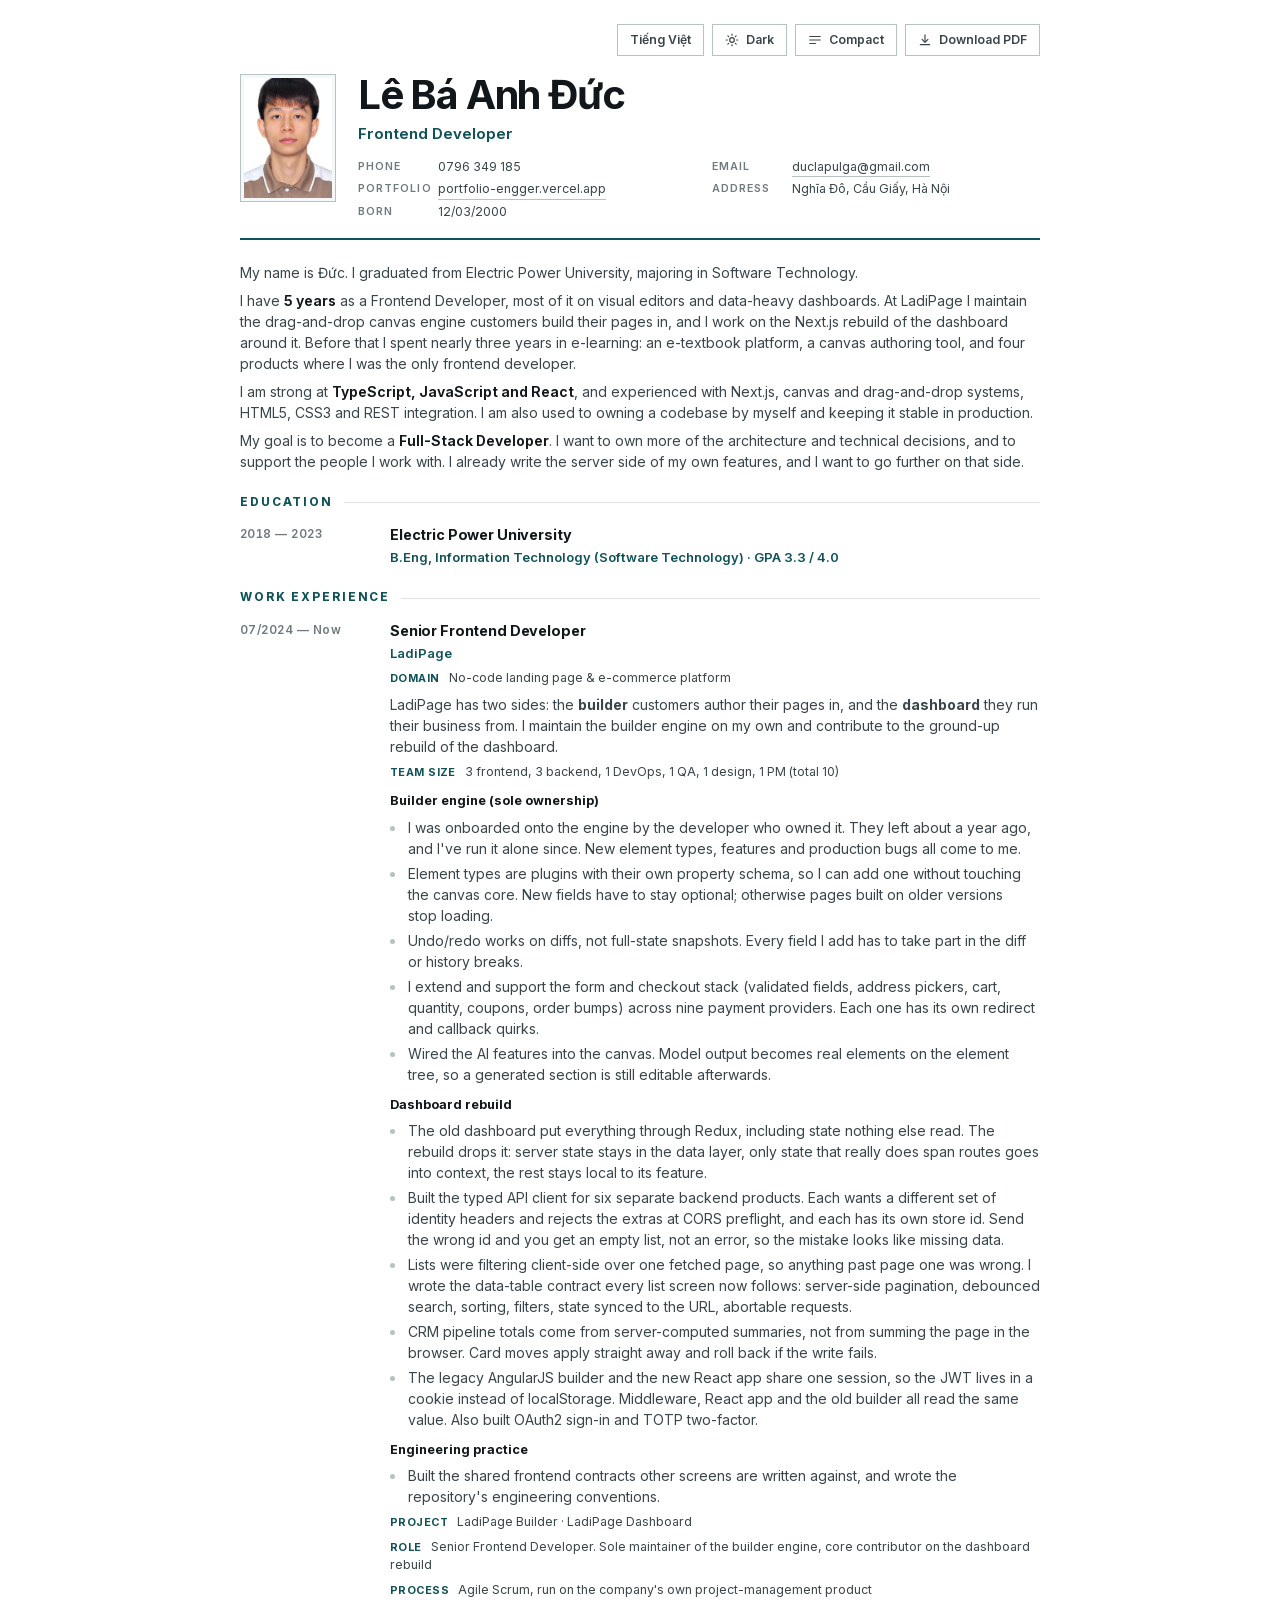
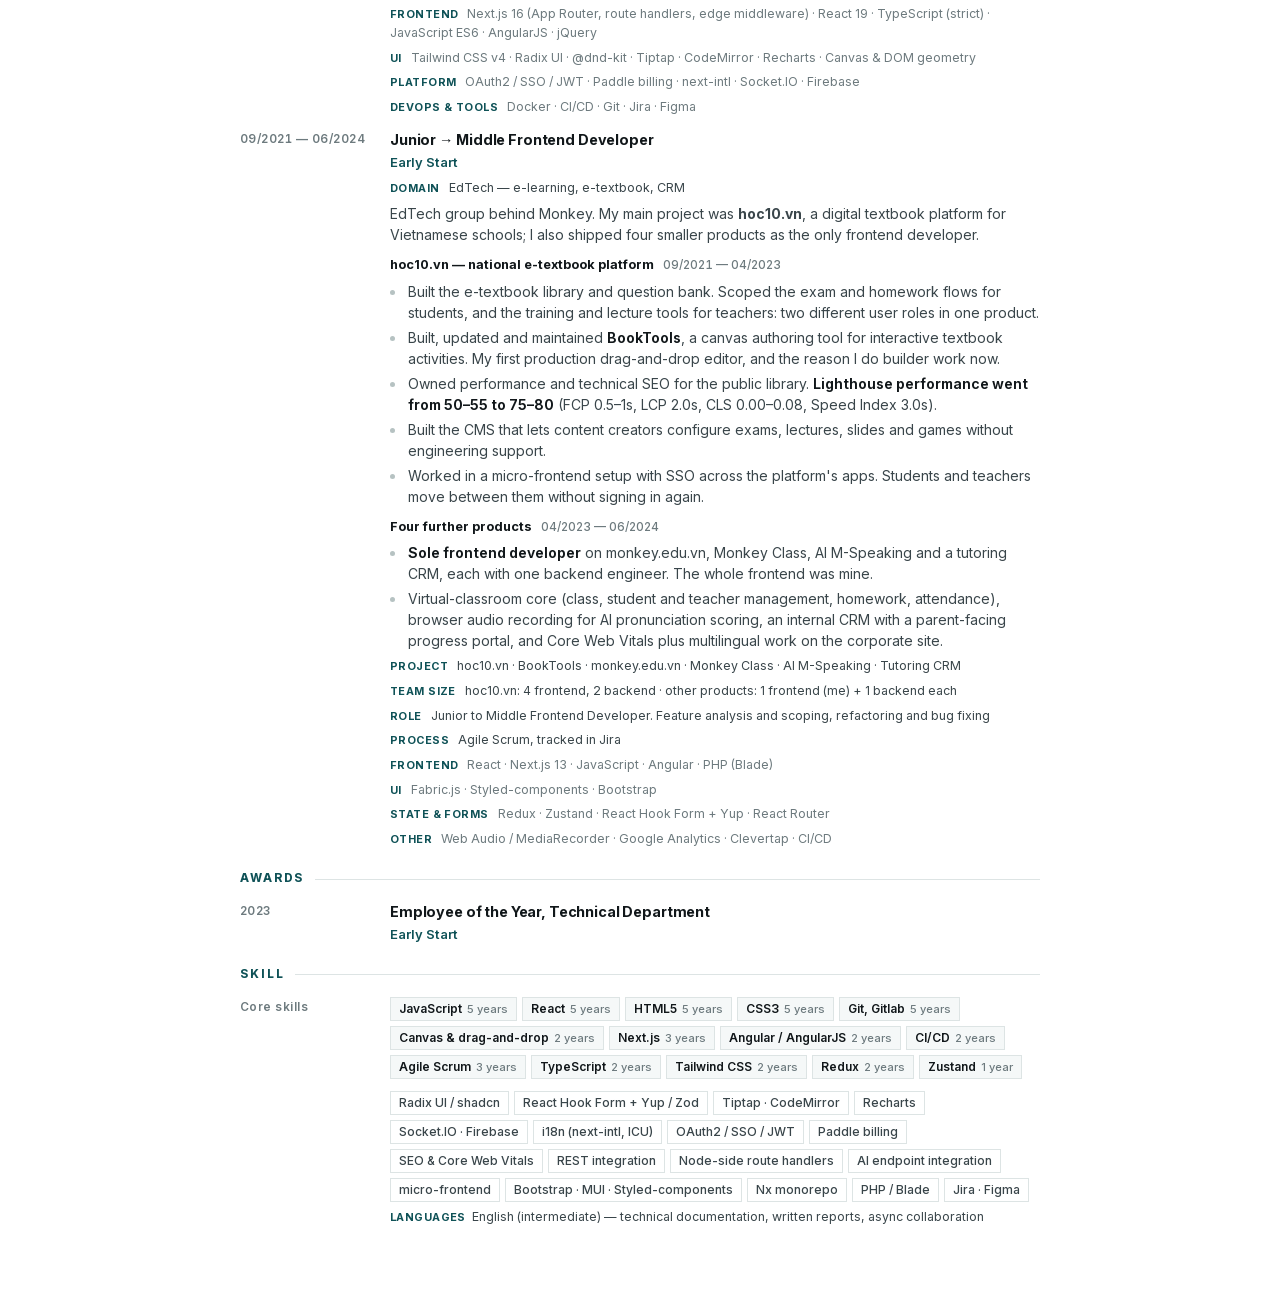
==== commit 7b1a01f0: "Add job titles, plainer wording in the intro and role lines - LadiPage is now Senior Frontend Develo" ====
--- a/index.html
+++ b/index.html
@@ -92,18 +92,18 @@
     <!-- Free-form intro, as in the reference format: no section heading,
          sits directly under the contact block. -->
     <div class="intro">
-      <p>My name is Đức. I graduated from Electric Power University, specializing in Software Technology.</p>
+      <p>My name is Đức. I graduated from Electric Power University, majoring in Software Technology.</p>
       <p>I have <strong>5 years</strong> as a Frontend Developer, most of it on visual editors and data-heavy
-        dashboards. At LadiPage I am the sole maintainer of the drag-and-drop canvas engine customers build their
-        pages in, and a contributor on the Next.js rebuild of the dashboard around it. Before that, nearly three
-        years in e-learning: an e-textbook platform, a canvas authoring tool, and four products where I was the only
-        frontend developer.</p>
+        dashboards. At LadiPage I maintain the drag-and-drop canvas engine customers build their pages in, and I work
+        on the Next.js rebuild of the dashboard around it. Before that I spent nearly three years in e-learning: an
+        e-textbook platform, a canvas authoring tool, and four products where I was the only frontend developer.</p>
       <p>I am strong at <strong>TypeScript, JavaScript and React</strong>, and experienced with Next.js, canvas and
-        drag-and-drop systems, HTML5, CSS3 and REST integration. Alongside these, I am used to owning a codebase on
-        my own and keeping it stable in production.</p>
-      <p>In the next 2 years I want to grow into a <strong>Senior Frontend Developer</strong> — taking on more of the
-        architecture decisions and starting to mentor others. Longer term I want to move toward fullstack; I already
-        write the server side of my own features.</p>
+        drag-and-drop systems, HTML5, CSS3 and REST integration. I am also used to owning a codebase by myself and
+        keeping it stable in production.</p>
+      <p>My goal is to become a <strong>Full-Stack Developer</strong>. I want to own more of the architecture and
+        technical decisions, and to support the people I work with. I already write the server side of my own
+        features, and I want to go further on that side.
+      </p>
     </div>
 
     <section>
@@ -114,7 +114,7 @@
         <div class="when">2018 — 2023</div>
         <div class="what">
           <p class="entry-title">Electric Power University</p>
-          <p class="entry-sub">B.Eng — Information Technology, Software Technology · GPA 3.3 / 4.0</p>
+          <p class="entry-sub">B.Eng, Information Technology (Software Technology) · GPA 3.3 / 4.0</p>
         </div>
       </div>
     </section>
@@ -127,7 +127,7 @@
       <div class="entry">
         <div class="when">07/2024 — Now</div>
         <div class="what">
-          <p class="entry-title">Frontend Developer</p>
+          <p class="entry-title">Senior Frontend Developer</p>
           <p class="entry-sub">LadiPage</p>
 
           <p class="field"><span class="k">Domain</span> No-code landing page &amp; e-commerce platform</p>
@@ -135,8 +135,10 @@
             <b>dashboard</b> they run their business from. I maintain the builder engine on my own and contribute to
             the ground-up rebuild of the dashboard.
           </p>
-
-          <p class="group">Builder engine — sole ownership</p>
+          <p class="field"><span class="k">Team Size</span> 3 frontend, 3 backend, 1 DevOps, 1 QA, 1 design, 1 PM
+            (total 10)</p>
+
+          <p class="group">Builder engine (sole ownership)</p>
           <ul class="bullets">
             <li>I was onboarded onto the engine by the developer who owned it. They left about a year ago, and I've
               run it alone since. New element types, features and production bugs all come to me.</li>
@@ -152,10 +154,10 @@
               tree, so a generated section is still editable afterwards.</li>
           </ul>
 
-          <p class="group">Dashboard — platform rebuild</p>
+          <p class="group">Dashboard rebuild</p>
           <ul class="bullets">
             <li>The old dashboard put everything through Redux, including state nothing else read. The rebuild drops
-              it: server state stays in the data layer, only genuinely cross-route state goes into context, the rest
+              it: server state stays in the data layer, only state that really does span routes goes into context, the rest
               stays local to its feature.</li>
             <li>Built the typed API client for six separate backend products. Each wants a different set of identity
               headers and rejects the extras at CORS preflight, and each has its own store id. Send the wrong id and
@@ -177,7 +179,7 @@
           </ul>
 
           <p class="field"><span class="k">Project</span> LadiPage Builder · LadiPage Dashboard</p>
-          <p class="field"><span class="k">Role</span> Frontend Developer — sole maintainer of the builder engine;
+          <p class="field"><span class="k">Role</span> Senior Frontend Developer. Sole maintainer of the builder engine,
             core contributor on the dashboard rebuild</p>
           <p class="field"><span class="k">Process</span> Agile Scrum, run on the company's own project-management
             product</p>
@@ -195,7 +197,7 @@
       <div class="entry">
         <div class="when">09/2021 — 06/2024</div>
         <div class="what">
-          <p class="entry-title">Frontend Developer</p>
+          <p class="entry-title">Junior → Middle Frontend Developer</p>
           <p class="entry-sub">Early Start</p>
 
           <p class="field"><span class="k">Domain</span> EdTech — e-learning, e-textbook, CRM</p>
@@ -210,7 +212,7 @@
             <li>Built, updated and maintained <b>BookTools</b>, a canvas authoring tool for interactive textbook
               activities. My first production drag-and-drop editor, and the reason I do builder work now.</li>
             <li>Owned performance and technical SEO for the public library. <b>Lighthouse performance went from 50–55
-                to 70–75</b> (FCP 0.5–1s, LCP 2.0s, CLS 0.00–0.08, Speed Index 3.0s).</li>
+                to 75–80</b> (FCP 0.5–1s, LCP 2.0s, CLS 0.00–0.08, Speed Index 3.0s).</li>
             <li class="deep">Built the CMS that lets content creators configure exams, lectures, slides and games
               without engineering support.</li>
             <li class="deep">Worked in a micro-frontend setup with SSO across the platform's apps. Students and
@@ -230,8 +232,8 @@
             M-Speaking · Tutoring CRM</p>
           <p class="field"><span class="k">Team Size</span> hoc10.vn: 4 frontend, 2 backend · other products: 1
             frontend (me) + 1 backend each</p>
-          <p class="field"><span class="k">Role</span> Frontend Developer — feature analysis and scoping, refactoring
-            and bug fixing</p>
+          <p class="field"><span class="k">Role</span> Junior to Middle Frontend Developer. Feature analysis and scoping,
+            refactoring and bug fixing</p>
           <p class="field"><span class="k">Process</span> Agile Scrum, tracked in Jira</p>
 
           <p class="field tech"><span class="k">Frontend</span> React · Next.js 13 · JavaScript · Angular · PHP
@@ -252,7 +254,7 @@
       <div class="entry">
         <div class="when">2023</div>
         <div class="what">
-          <p class="entry-title">Employee of the Year — Technical Department</p>
+          <p class="entry-title">Employee of the Year, Technical Department</p>
           <p class="entry-sub">Early Start</p>
         </div>
       </div>
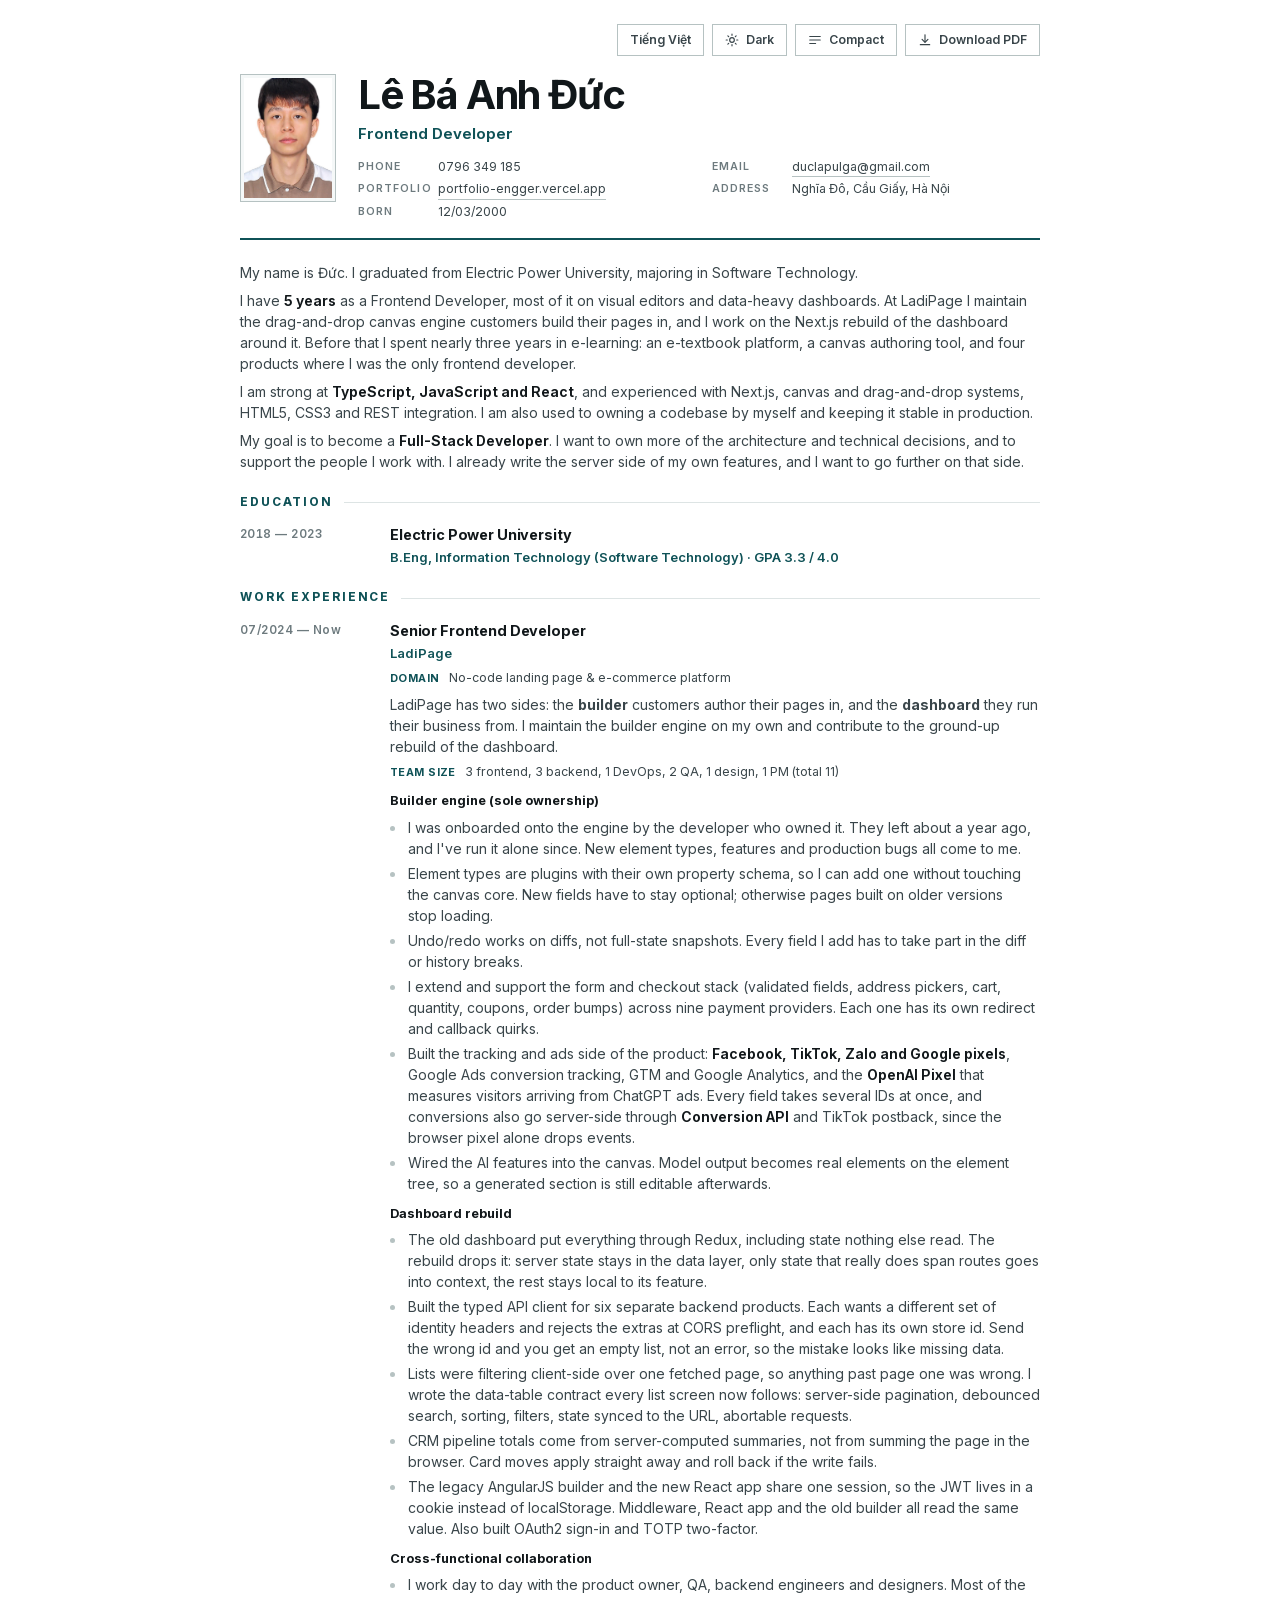
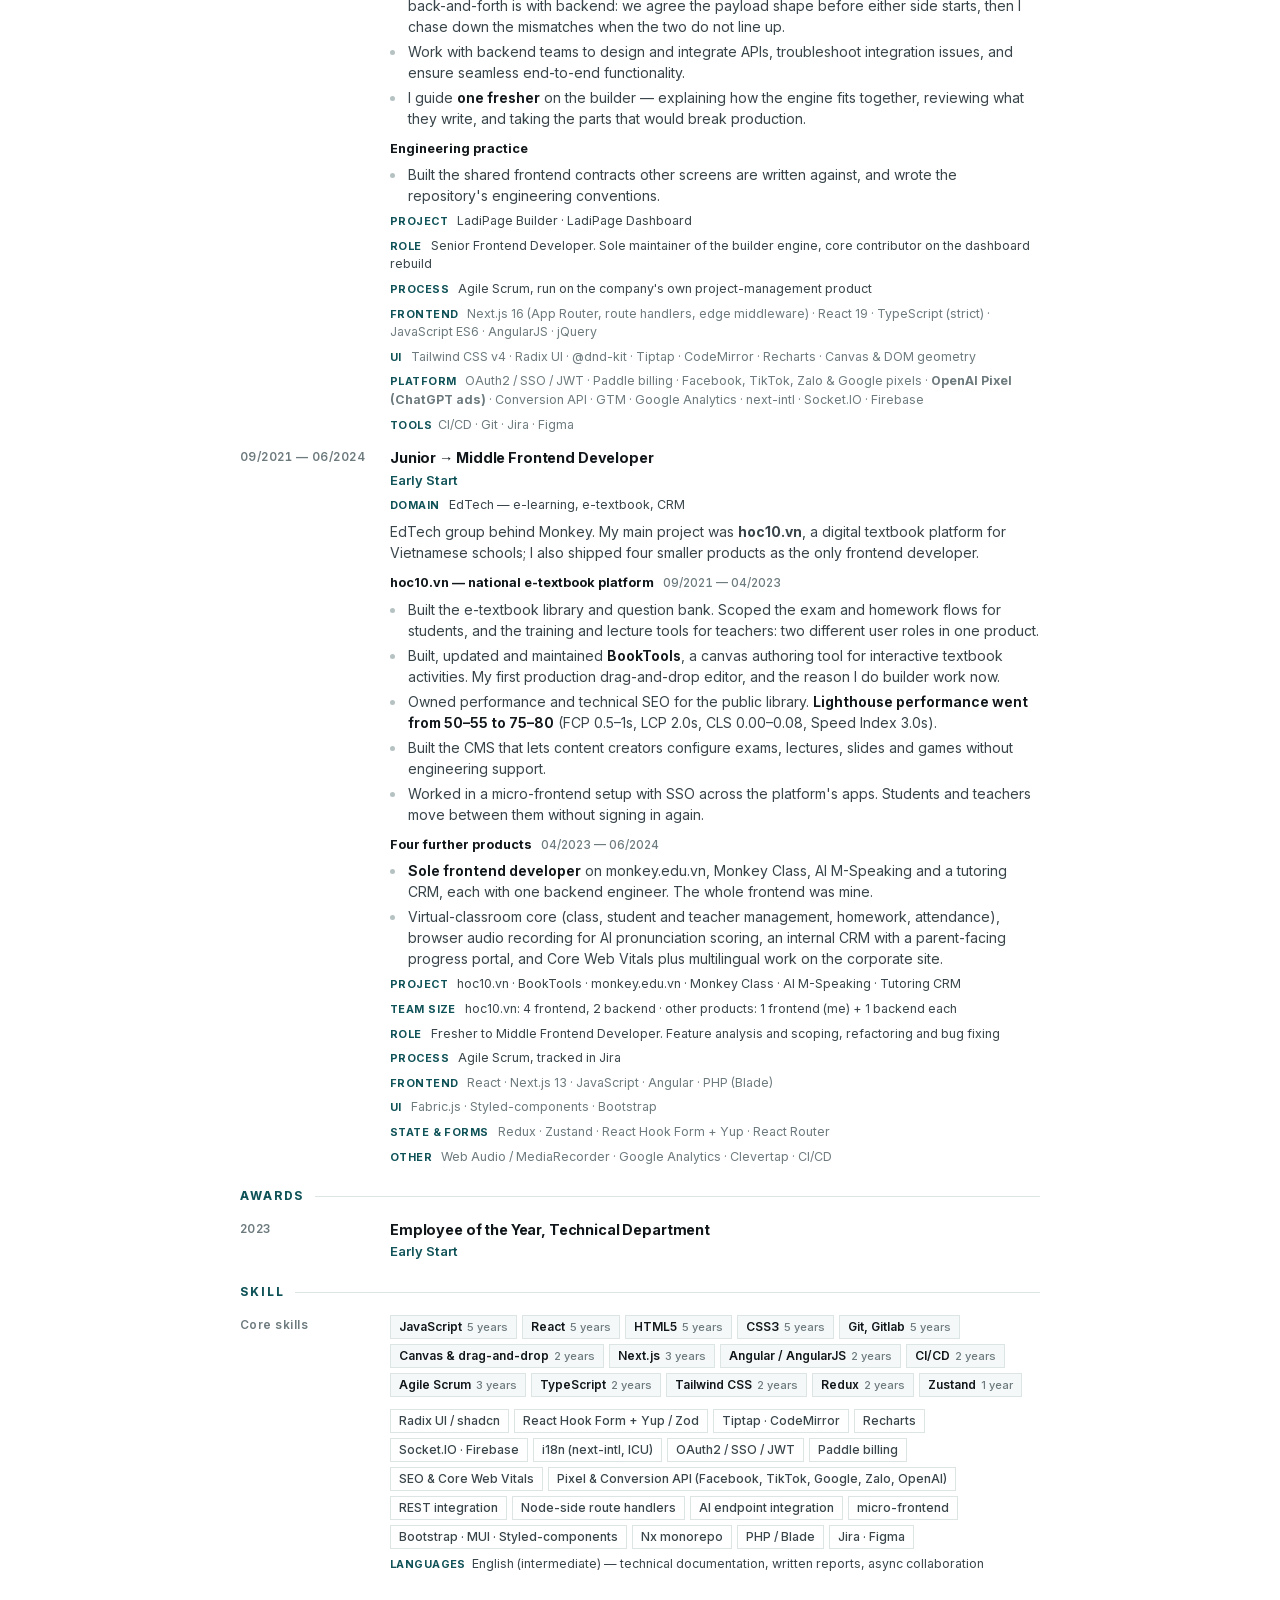
==== commit 2db44821: "Add ads tracking, cross-functional work and mentoring to LadiPage Tracking and ads integration, read" ====
--- a/index.html
+++ b/index.html
@@ -135,8 +135,8 @@
             <b>dashboard</b> they run their business from. I maintain the builder engine on my own and contribute to
             the ground-up rebuild of the dashboard.
           </p>
-          <p class="field"><span class="k">Team Size</span> 3 frontend, 3 backend, 1 DevOps, 1 QA, 1 design, 1 PM
-            (total 10)</p>
+          <p class="field"><span class="k">Team Size</span> 3 frontend, 3 backend, 1 DevOps, 2 QA, 1 design, 1 PM
+            (total 11)</p>
 
           <p class="group">Builder engine (sole ownership)</p>
           <ul class="bullets">
@@ -150,6 +150,11 @@
             <li>I extend and support the form and checkout stack (validated fields, address pickers, cart, quantity,
               coupons, order bumps) across nine payment providers. Each one has its own redirect and callback
               quirks.</li>
+            <li>Built the tracking and ads side of the product: <b>Facebook, TikTok, Zalo and Google pixels</b>,
+              Google Ads conversion tracking, GTM and Google Analytics, and the <b>OpenAI Pixel</b> that measures
+              visitors arriving from ChatGPT ads. Every field takes several IDs at once, and conversions also go
+              server-side through <b>Conversion API</b> and TikTok postback, since the browser pixel alone drops
+              events.</li>
             <li class="deep">Wired the AI features into the canvas. Model output becomes real elements on the element
               tree, so a generated section is still editable afterwards.</li>
           </ul>
@@ -157,7 +162,8 @@
           <p class="group">Dashboard rebuild</p>
           <ul class="bullets">
             <li>The old dashboard put everything through Redux, including state nothing else read. The rebuild drops
-              it: server state stays in the data layer, only state that really does span routes goes into context, the rest
+              it: server state stays in the data layer, only state that really does span routes goes into context, the
+              rest
               stays local to its feature.</li>
             <li>Built the typed API client for six separate backend products. Each wants a different set of identity
               headers and rejects the extras at CORS preflight, and each has its own store id. Send the wrong id and
@@ -172,6 +178,17 @@
               Also built OAuth2 sign-in and TOTP two-factor.</li>
           </ul>
 
+          <p class="group">Cross-functional collaboration</p>
+          <ul class="bullets">
+            <li>I work day to day with the product owner, QA, backend engineers and designers. Most of the
+              back-and-forth is with backend: we agree the payload shape before either side starts, then I chase down
+              the mismatches when the two do not line up.</li>
+            <li>Work with backend teams to design and integrate APIs, troubleshoot integration issues, and
+              ensure seamless end-to-end functionality.</li>
+            <li>I guide <b>one fresher</b> on the builder — explaining how the engine fits together, reviewing what
+              they write, and taking the parts that would break production.</li>
+          </ul>
+
           <p class="group">Engineering practice</p>
           <ul class="bullets">
             <li>Built the shared frontend contracts other screens are written against, and wrote the repository's
@@ -188,9 +205,11 @@
             middleware) · React 19 · TypeScript (strict) · JavaScript ES6 · AngularJS · jQuery</p>
           <p class="field tech"><span class="k">UI</span> Tailwind CSS v4 · Radix UI · @dnd-kit · Tiptap · CodeMirror
             · Recharts · Canvas &amp; DOM geometry</p>
-          <p class="field tech"><span class="k">Platform</span> OAuth2 / SSO / JWT · Paddle billing · next-intl ·
-            Socket.IO · Firebase</p>
-          <p class="field tech"><span class="k">DevOps &amp; Tools</span> Docker · CI/CD · Git · Jira · Figma</p>
+          <p class="field tech"><span class="k">Platform</span> OAuth2 / SSO / JWT · Paddle billing · Facebook, TikTok,
+            Zalo
+            &amp; Google pixels · <b>OpenAI Pixel (ChatGPT ads)</b> · Conversion API · GTM · Google Analytics ·
+            next-intl · Socket.IO · Firebase</p>
+          <p class="field tech"><span class="k">Tools</span>CI/CD · Git · Jira · Figma</p>
         </div>
       </div>
 
@@ -232,7 +251,8 @@
             M-Speaking · Tutoring CRM</p>
           <p class="field"><span class="k">Team Size</span> hoc10.vn: 4 frontend, 2 backend · other products: 1
             frontend (me) + 1 backend each</p>
-          <p class="field"><span class="k">Role</span> Junior to Middle Frontend Developer. Feature analysis and scoping,
+          <p class="field"><span class="k">Role</span> Fresher to Middle Frontend Developer. Feature analysis and
+            scoping,
             refactoring and bug fixing</p>
           <p class="field"><span class="k">Process</span> Agile Scrum, tracked in Jira</p>
 
@@ -293,6 +313,7 @@
             <li>OAuth2 / SSO / JWT</li>
             <li>Paddle billing</li>
             <li>SEO &amp; Core Web Vitals</li>
+            <li>Pixel &amp; Conversion API (Facebook, TikTok, Google, Zalo, OpenAI)</li>
             <li>REST integration</li>
             <li>Node-side route handlers</li>
             <li>AI endpoint integration</li>
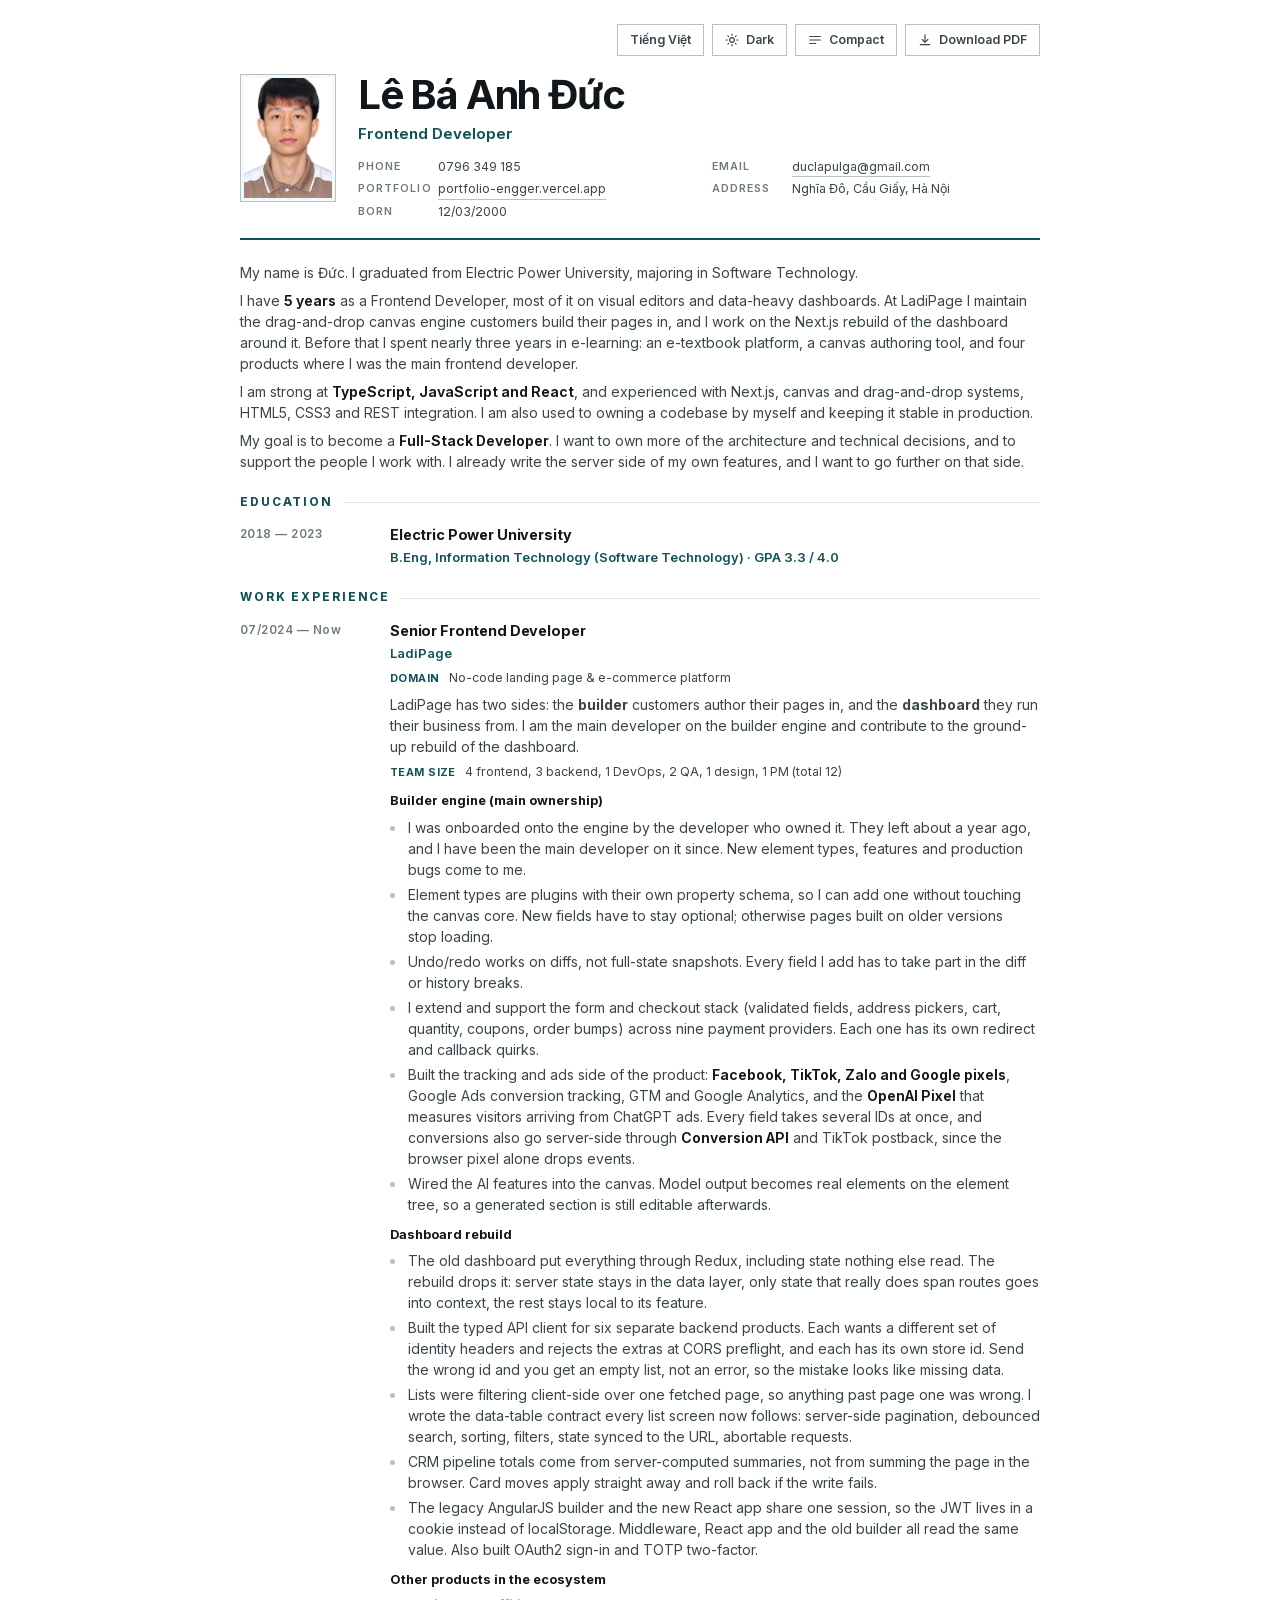
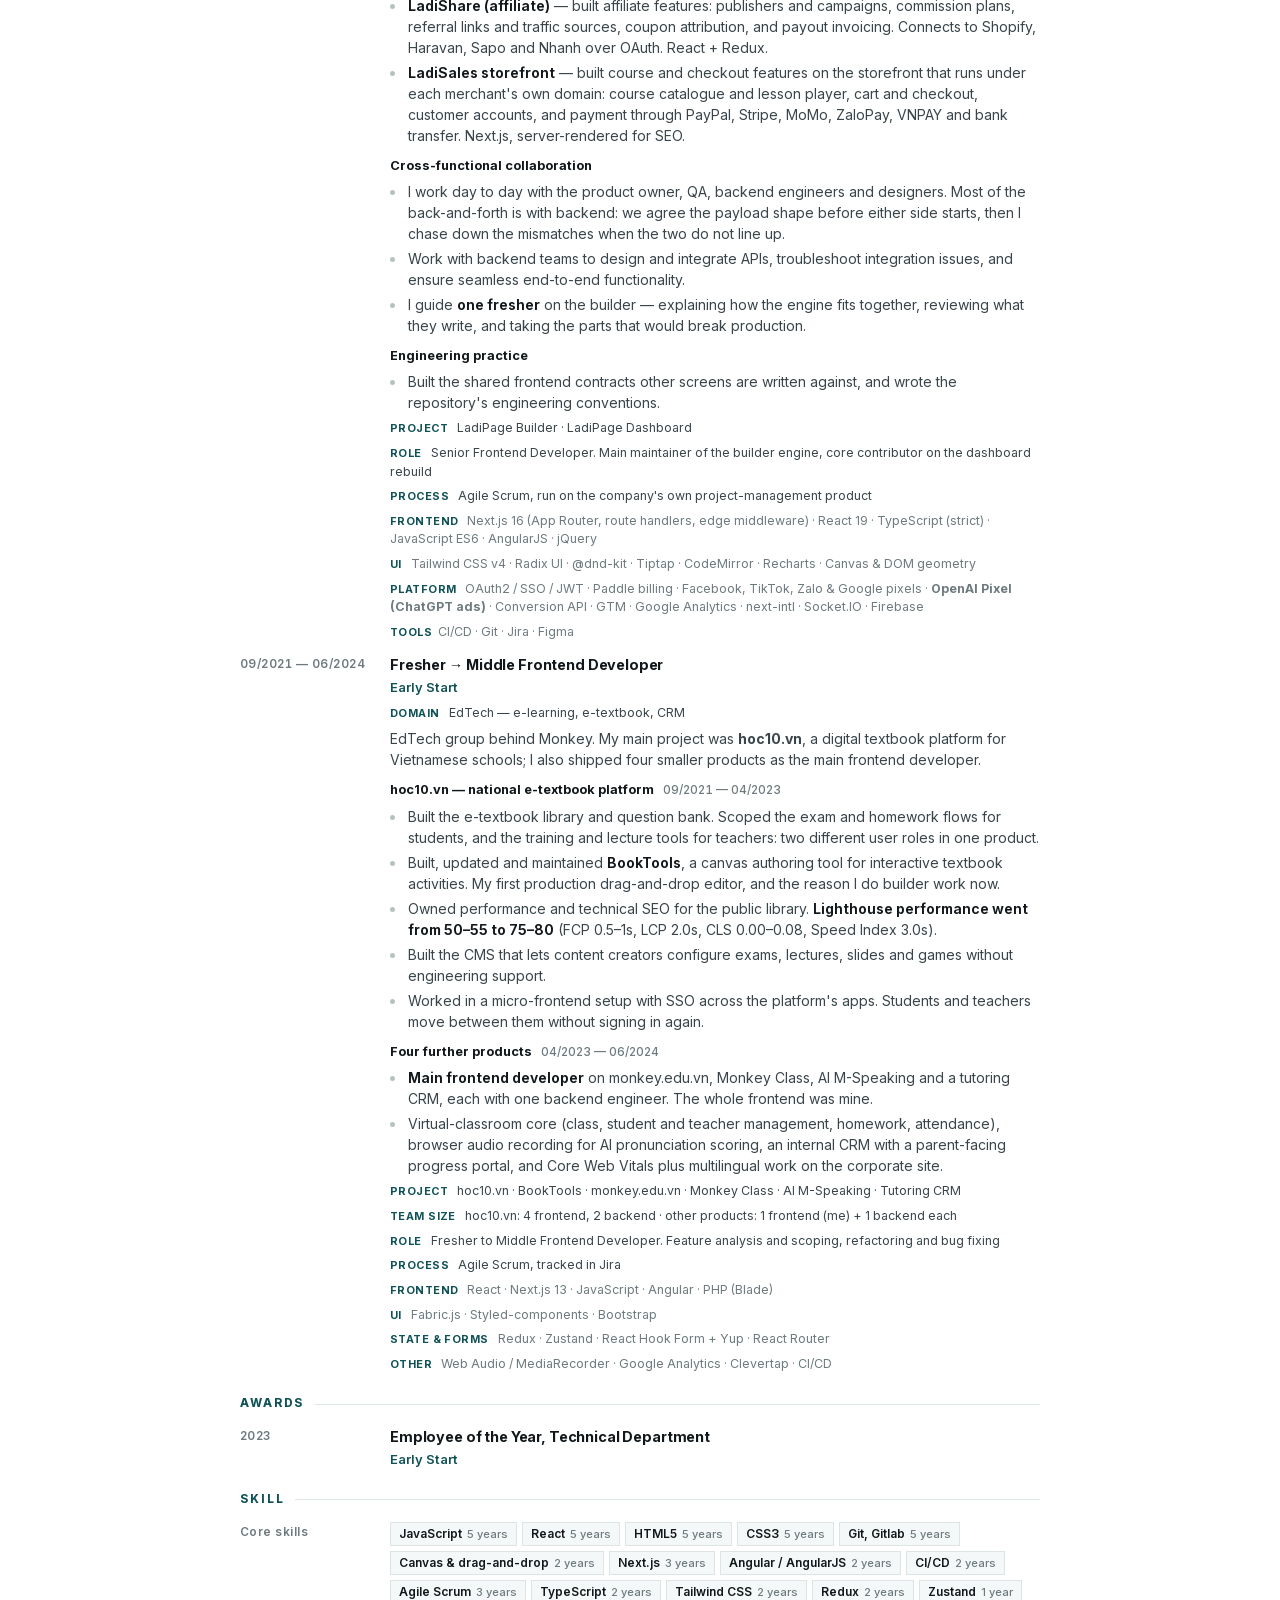
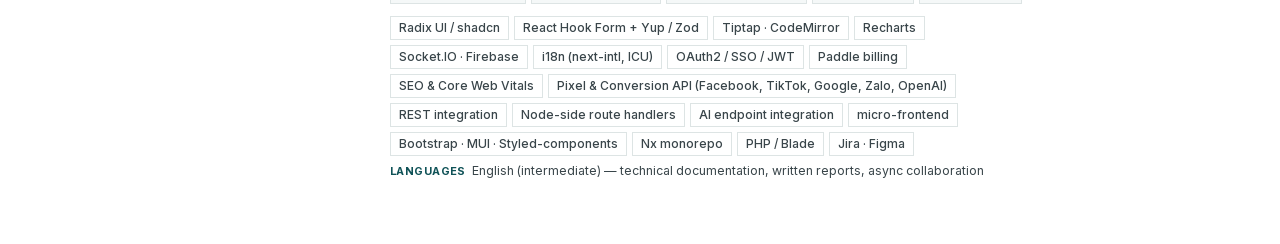
==== commit 1ba96866: "Reframe solo ownership as main responsibility; add LadiShare and LadiSales Every phrase claiming the" ====
--- a/index.html
+++ b/index.html
@@ -7,7 +7,7 @@
 
   <title>Le Ba Anh Duc — Frontend Developer</title>
   <meta name="description"
-    content="Frontend developer, 5 years on visual editors and data-heavy dashboards. Sole maintainer of LadiPage's drag-and-drop canvas engine.">
+    content="Frontend developer, 5 years on visual editors and data-heavy dashboards. Main maintainer of LadiPage's drag-and-drop canvas engine.">
   <meta name="author" content="Le Ba Anh Duc">
 
   <meta property="og:type" content="profile">
@@ -96,7 +96,7 @@
       <p>I have <strong>5 years</strong> as a Frontend Developer, most of it on visual editors and data-heavy
         dashboards. At LadiPage I maintain the drag-and-drop canvas engine customers build their pages in, and I work
         on the Next.js rebuild of the dashboard around it. Before that I spent nearly three years in e-learning: an
-        e-textbook platform, a canvas authoring tool, and four products where I was the only frontend developer.</p>
+        e-textbook platform, a canvas authoring tool, and four products where I was the main frontend developer.</p>
       <p>I am strong at <strong>TypeScript, JavaScript and React</strong>, and experienced with Next.js, canvas and
         drag-and-drop systems, HTML5, CSS3 and REST integration. I am also used to owning a codebase by myself and
         keeping it stable in production.</p>
@@ -132,16 +132,18 @@
 
           <p class="field"><span class="k">Domain</span> No-code landing page &amp; e-commerce platform</p>
           <p class="desc">LadiPage has two sides: the <b>builder</b> customers author their pages in, and the
-            <b>dashboard</b> they run their business from. I maintain the builder engine on my own and contribute to
-            the ground-up rebuild of the dashboard.
+            <b>dashboard</b> they run their business from. I am the main developer on the builder engine and contribute
+            to the ground-up rebuild of the
+            dashboard.
           </p>
-          <p class="field"><span class="k">Team Size</span> 3 frontend, 3 backend, 1 DevOps, 2 QA, 1 design, 1 PM
-            (total 11)</p>
-
-          <p class="group">Builder engine (sole ownership)</p>
-          <ul class="bullets">
-            <li>I was onboarded onto the engine by the developer who owned it. They left about a year ago, and I've
-              run it alone since. New element types, features and production bugs all come to me.</li>
+          <p class="field"><span class="k">Team Size</span> 4 frontend, 3 backend, 1 DevOps, 2 QA, 1 design, 1 PM
+            (total 12)</p>
+
+          <p class="group">Builder engine (main ownership)</p>
+          <ul class="bullets">
+            <li>I was onboarded onto the engine by the developer who owned it. They left about a year ago, and
+              I have been the main developer on it since. New element types, features and production bugs come to
+              me.</li>
             <li>Element types are plugins with their own property schema, so I can add one without touching the
               canvas core. New fields have to stay optional; otherwise pages built on older versions stop
               loading.</li>
@@ -178,6 +180,17 @@
               Also built OAuth2 sign-in and TOTP two-factor.</li>
           </ul>
 
+          <p class="group">Other products in the ecosystem</p>
+          <ul class="bullets">
+            <li><b>LadiShare (affiliate)</b> — built affiliate features: publishers and campaigns, commission plans,
+              referral links and traffic sources, coupon attribution, and payout invoicing. Connects to Shopify,
+              Haravan, Sapo and Nhanh over OAuth. React + Redux.</li>
+            <li><b>LadiSales storefront</b> — built course and checkout features on the storefront that runs under
+              each merchant's own domain: course catalogue and lesson player, cart and checkout, customer accounts,
+              and payment through PayPal, Stripe, MoMo, ZaloPay, VNPAY and bank transfer. Next.js, server-rendered
+              for SEO.</li>
+          </ul>
+
           <p class="group">Cross-functional collaboration</p>
           <ul class="bullets">
             <li>I work day to day with the product owner, QA, backend engineers and designers. Most of the
@@ -196,7 +209,7 @@
           </ul>
 
           <p class="field"><span class="k">Project</span> LadiPage Builder · LadiPage Dashboard</p>
-          <p class="field"><span class="k">Role</span> Senior Frontend Developer. Sole maintainer of the builder engine,
+          <p class="field"><span class="k">Role</span> Senior Frontend Developer. Main maintainer of the builder engine,
             core contributor on the dashboard rebuild</p>
           <p class="field"><span class="k">Process</span> Agile Scrum, run on the company's own project-management
             product</p>
@@ -216,12 +229,12 @@
       <div class="entry">
         <div class="when">09/2021 — 06/2024</div>
         <div class="what">
-          <p class="entry-title">Junior → Middle Frontend Developer</p>
+          <p class="entry-title">Fresher → Middle Frontend Developer</p>
           <p class="entry-sub">Early Start</p>
 
           <p class="field"><span class="k">Domain</span> EdTech — e-learning, e-textbook, CRM</p>
           <p class="desc">EdTech group behind Monkey. My main project was <b>hoc10.vn</b>, a digital textbook
-            platform for Vietnamese schools; I also shipped four smaller products as the only frontend developer.</p>
+            platform for Vietnamese schools; I also shipped four smaller products as the main frontend developer.</p>
 
           <p class="group">hoc10.vn — national e-textbook platform <span class="when-inline">09/2021 — 04/2023</span>
           </p>
@@ -240,7 +253,7 @@
 
           <p class="group">Four further products <span class="when-inline">04/2023 — 06/2024</span></p>
           <ul class="bullets">
-            <li><b>Sole frontend developer</b> on monkey.edu.vn, Monkey Class, AI M-Speaking and a tutoring CRM, each
+            <li><b>Main frontend developer</b> on monkey.edu.vn, Monkey Class, AI M-Speaking and a tutoring CRM, each
               with one backend engineer. The whole frontend was mine.</li>
             <li>Virtual-classroom core (class, student and teacher management, homework, attendance), browser audio
               recording for AI pronunciation scoring, an internal CRM with a parent-facing progress portal, and Core
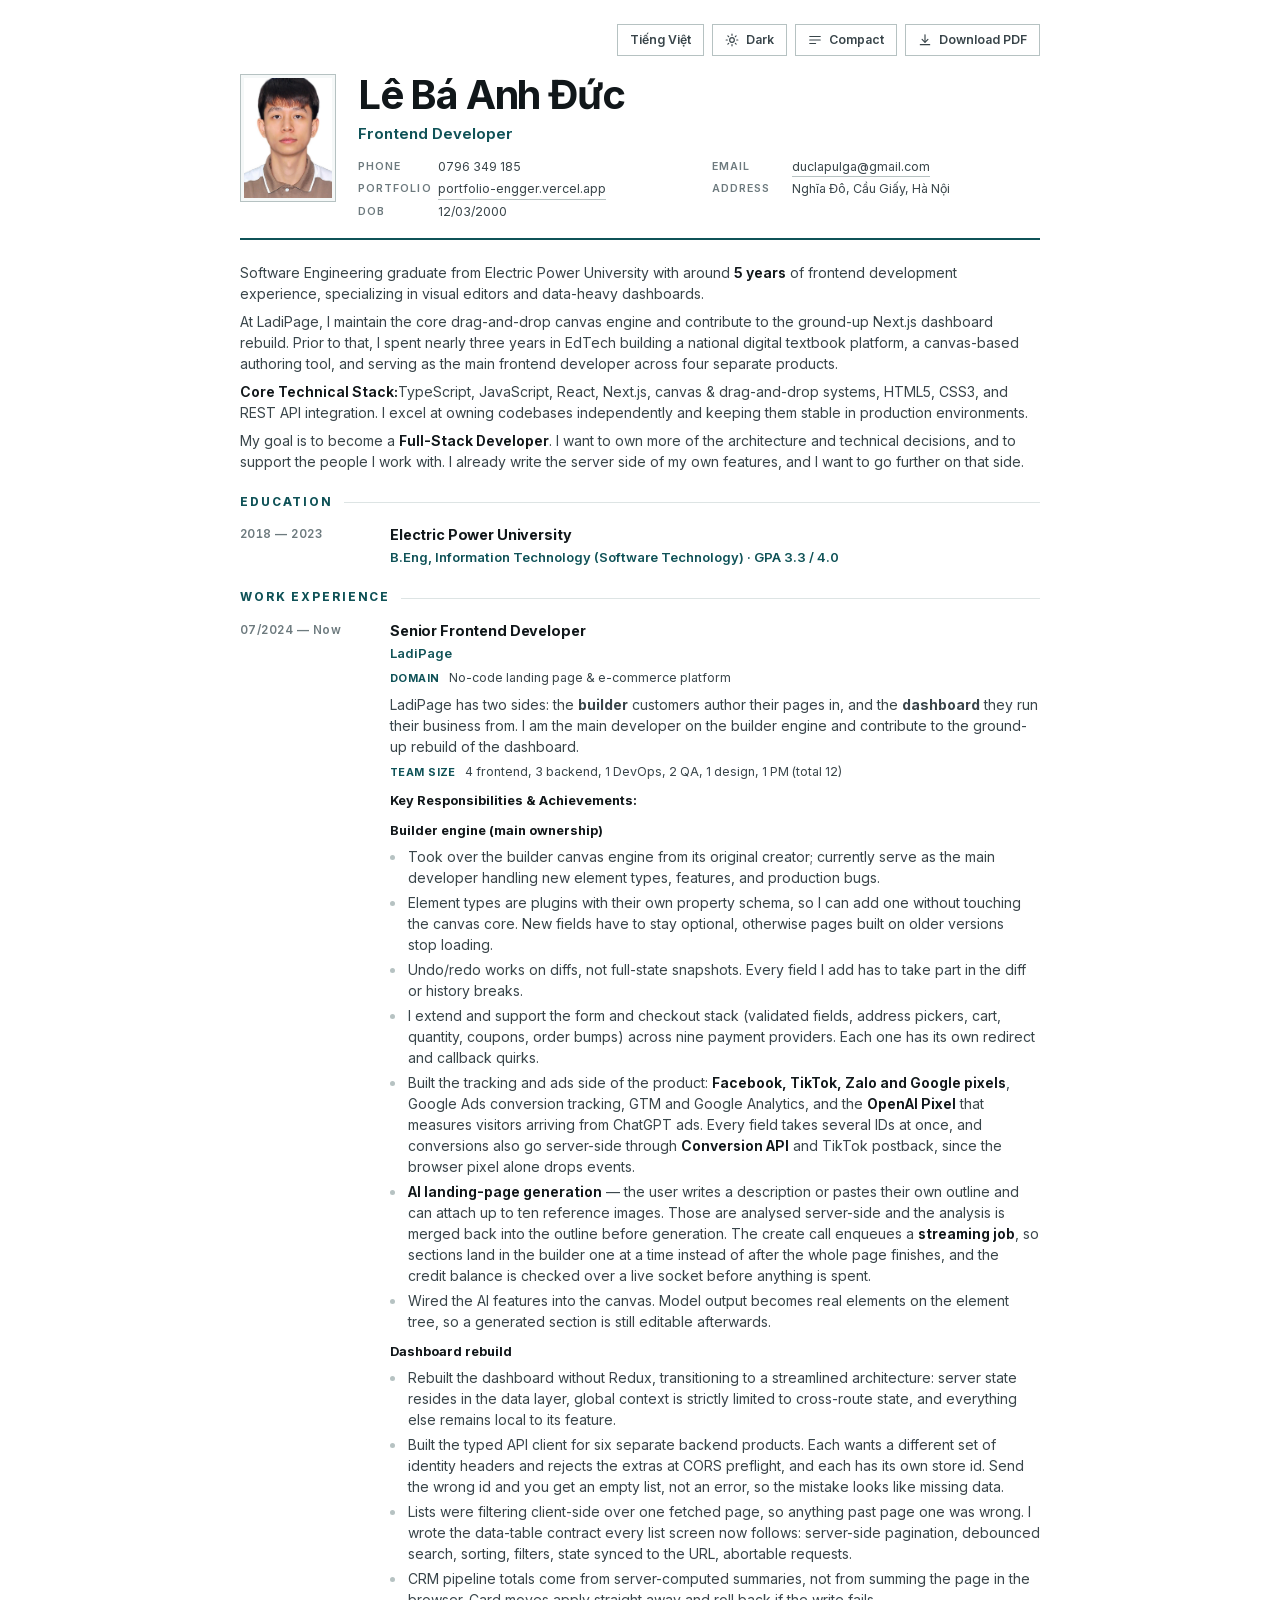
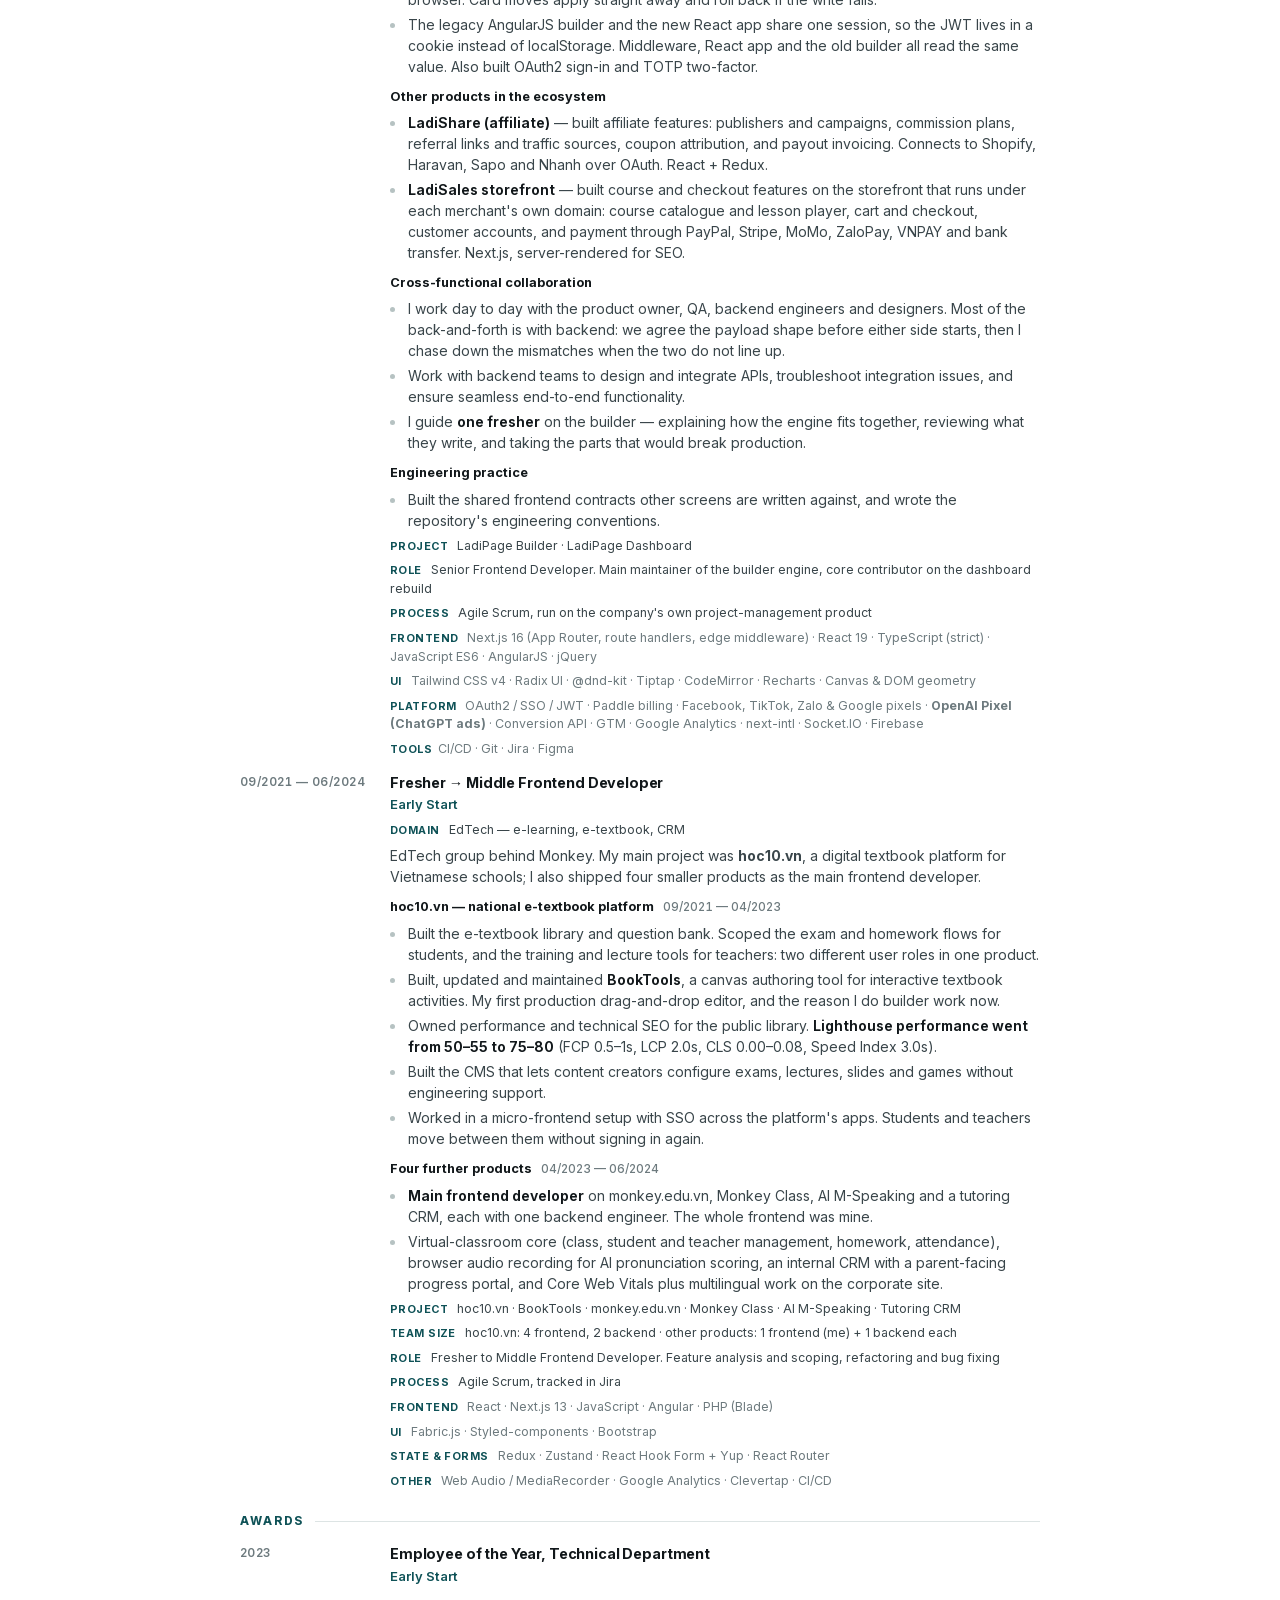
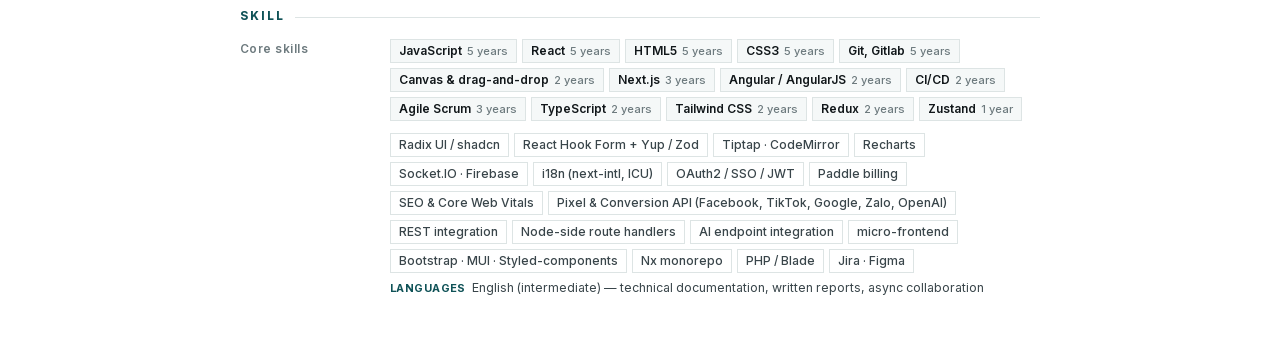
==== commit b91208fe: "Restore the AI landing-page generation bullet Lost from index.html in an overwrite. Describes the fl" ====
--- a/index.html
+++ b/index.html
@@ -84,7 +84,7 @@
           <span><span class="k">Portfolio</span><span class="v"><a
                 href="https://portfolio-engger.vercel.app/">portfolio-engger.vercel.app</a></span></span>
           <span><span class="k">Address</span><span class="v">Nghĩa Đô, Cầu Giấy, Hà Nội</span></span>
-          <span><span class="k">Born</span><span class="v">12/03/2000</span></span>
+          <span><span class="k">DOB</span><span class="v">12/03/2000</span></span>
         </div>
       </div>
     </header>
@@ -92,14 +92,15 @@
     <!-- Free-form intro, as in the reference format: no section heading,
          sits directly under the contact block. -->
     <div class="intro">
-      <p>My name is Đức. I graduated from Electric Power University, majoring in Software Technology.</p>
-      <p>I have <strong>5 years</strong> as a Frontend Developer, most of it on visual editors and data-heavy
-        dashboards. At LadiPage I maintain the drag-and-drop canvas engine customers build their pages in, and I work
-        on the Next.js rebuild of the dashboard around it. Before that I spent nearly three years in e-learning: an
-        e-textbook platform, a canvas authoring tool, and four products where I was the main frontend developer.</p>
-      <p>I am strong at <strong>TypeScript, JavaScript and React</strong>, and experienced with Next.js, canvas and
-        drag-and-drop systems, HTML5, CSS3 and REST integration. I am also used to owning a codebase by myself and
-        keeping it stable in production.</p>
+      <p>Software Engineering graduate from Electric Power University with around <strong>5 years</strong> of frontend
+        development experience, specializing in visual editors and data-heavy dashboards.</p>
+      <p>At LadiPage, I maintain the core drag-and-drop canvas engine and contribute to the ground-up Next.js dashboard
+        rebuild. Prior to that, I spent nearly three years in EdTech building a national digital textbook platform, a
+        canvas-based authoring tool, and serving as the main frontend developer across four separate products.</p>
+      <p><strong>Core Technical Stack:</strong>TypeScript, JavaScript, React, Next.js, canvas & drag-and-drop systems,
+        HTML5, CSS3, and REST API integration. I excel at owning codebases independently and keeping them stable in
+        production
+        environments.</p>
       <p>My goal is to become a <strong>Full-Stack Developer</strong>. I want to own more of the architecture and
         technical decisions, and to support the people I work with. I already write the server side of my own
         features, and I want to go further on that side.
@@ -138,14 +139,13 @@
           </p>
           <p class="field"><span class="k">Team Size</span> 4 frontend, 3 backend, 1 DevOps, 2 QA, 1 design, 1 PM
             (total 12)</p>
-
+          <p class="group">Key Responsibilities & Achievements:</p>
           <p class="group">Builder engine (main ownership)</p>
           <ul class="bullets">
-            <li>I was onboarded onto the engine by the developer who owned it. They left about a year ago, and
-              I have been the main developer on it since. New element types, features and production bugs come to
-              me.</li>
+            <li>Took over the builder canvas engine from its original creator; currently serve as the main developer
+              handling new element types, features, and production bugs.</li>
             <li>Element types are plugins with their own property schema, so I can add one without touching the
-              canvas core. New fields have to stay optional; otherwise pages built on older versions stop
+              canvas core. New fields have to stay optional, otherwise pages built on older versions stop
               loading.</li>
             <li>Undo/redo works on diffs, not full-state snapshots. Every field I add has to take part in the diff or
               history breaks.</li>
@@ -157,16 +157,20 @@
               visitors arriving from ChatGPT ads. Every field takes several IDs at once, and conversions also go
               server-side through <b>Conversion API</b> and TikTok postback, since the browser pixel alone drops
               events.</li>
+            <li><b>AI landing-page generation</b> — the user writes a description or pastes their own outline and
+              can attach up to ten reference images. Those are analysed server-side and the analysis is merged back
+              into the outline before generation. The create call enqueues a <b>streaming job</b>, so sections land in
+              the builder one at a time instead of after the whole page finishes, and the credit balance is checked
+              over a live socket before anything is spent.</li>
             <li class="deep">Wired the AI features into the canvas. Model output becomes real elements on the element
               tree, so a generated section is still editable afterwards.</li>
           </ul>
 
           <p class="group">Dashboard rebuild</p>
           <ul class="bullets">
-            <li>The old dashboard put everything through Redux, including state nothing else read. The rebuild drops
-              it: server state stays in the data layer, only state that really does span routes goes into context, the
-              rest
-              stays local to its feature.</li>
+            <li>Rebuilt the dashboard without Redux, transitioning to a streamlined architecture: server state
+              resides in the data layer, global context is strictly limited to cross-route state, and everything else
+              remains local to its feature.</li>
             <li>Built the typed API client for six separate backend products. Each wants a different set of identity
               headers and rejects the extras at CORS preflight, and each has its own store id. Send the wrong id and
               you get an empty list, not an error, so the mistake looks like missing data.</li>
